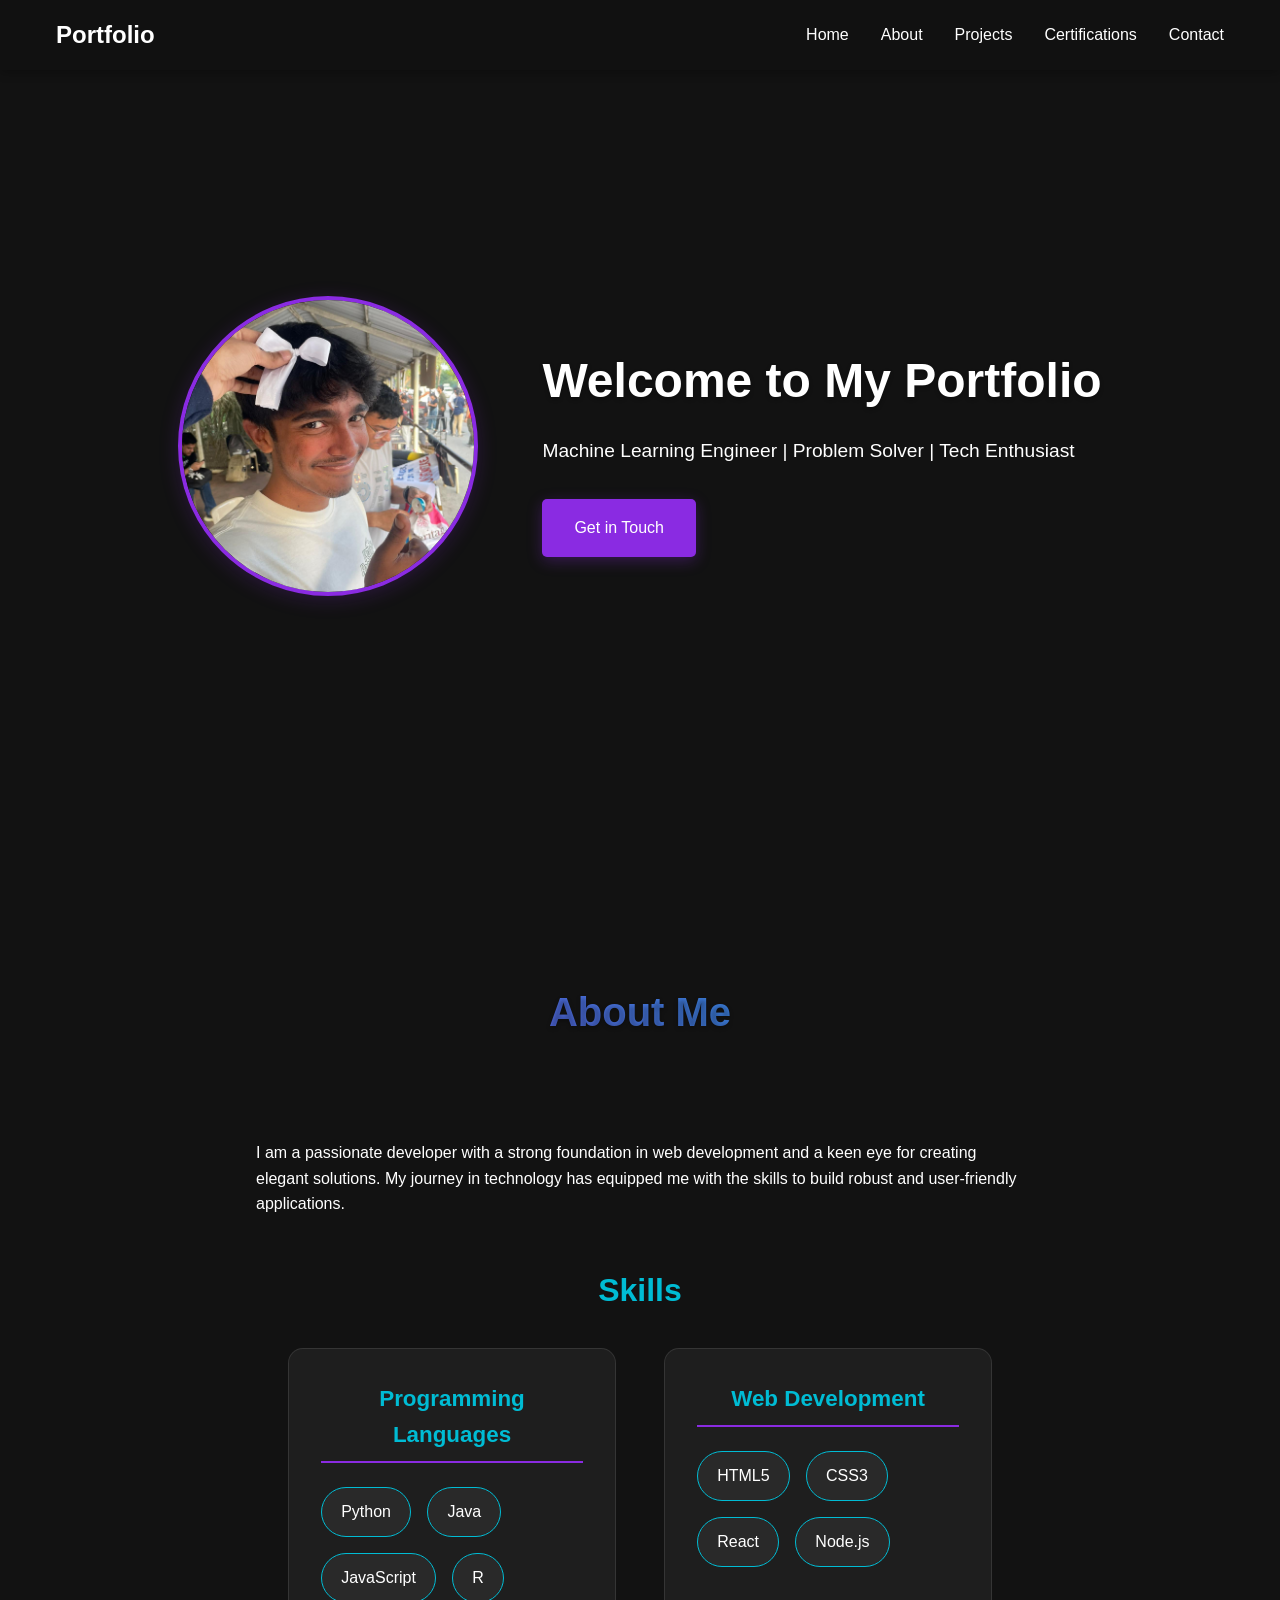
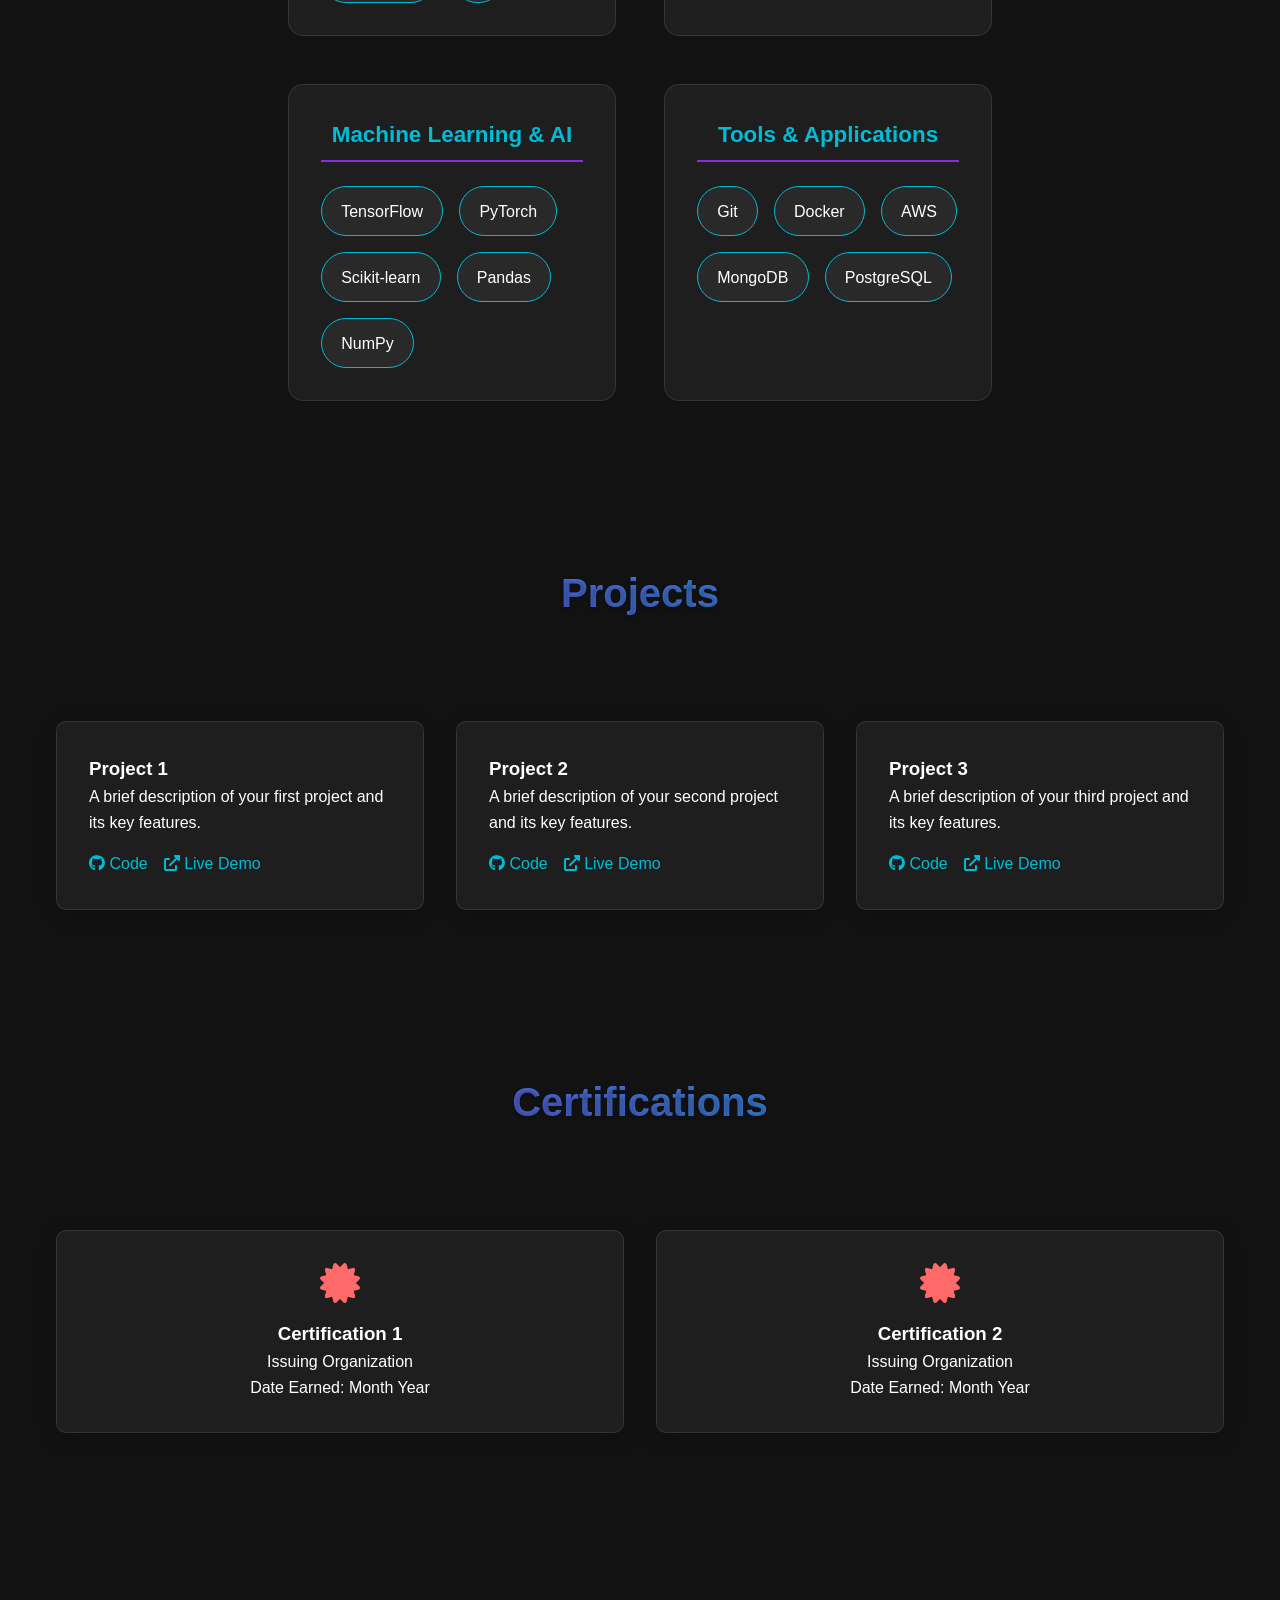
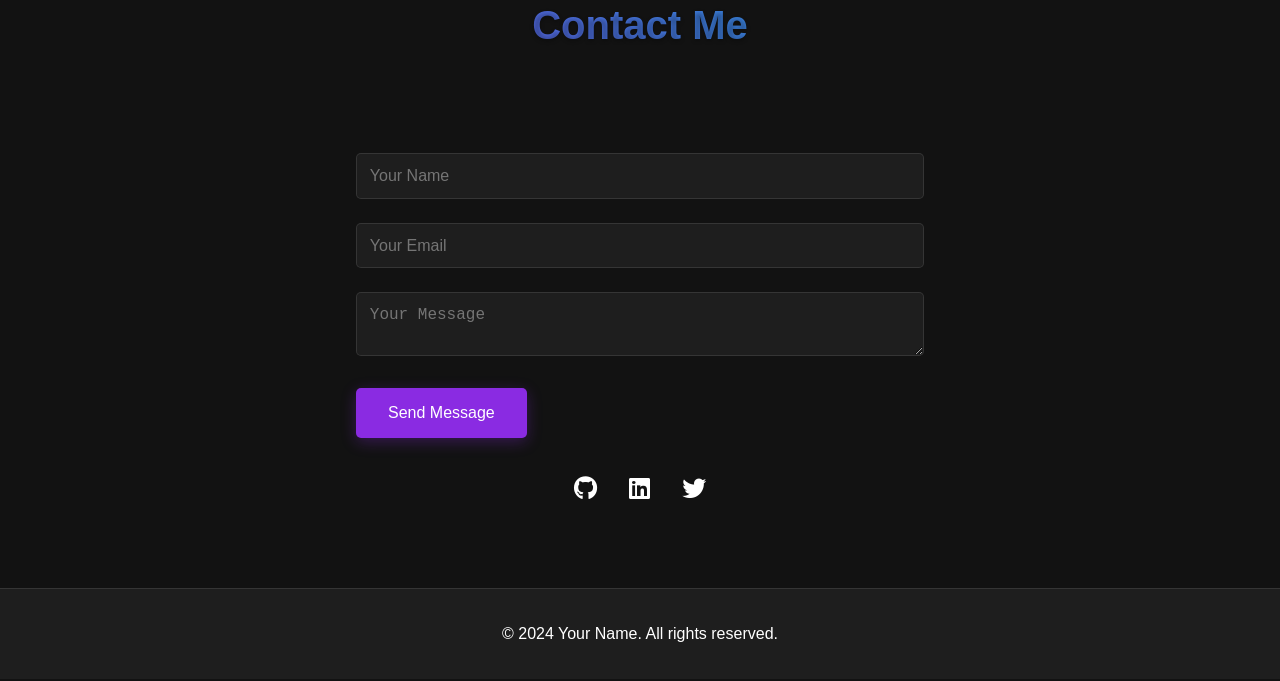
==== index.html @ 120cd662 "Add files via upload" ====
<!DOCTYPE html>
<html lang="en">
<head>
    <meta charset="UTF-8">
    <meta name="viewport" content="width=device-width, initial-scale=1.0">
    <title>My Portfolio</title>
    <link rel="stylesheet" href="styles.css">
    <link rel="stylesheet" href="https://cdnjs.cloudflare.com/ajax/libs/font-awesome/6.0.0/css/all.min.css">
    <script src="script.js" defer></script>
</head>
<body>
    <nav class="navbar">
        <div class="nav-content">
            <div class="logo">Portfolio</div>
            <ul class="nav-links">
                <li><a href="#home">Home</a></li>
                <li><a href="#about">About</a></li>
                <li><a href="#projects">Projects</a></li>
                <li><a href="#certifications">Certifications</a></li>
                <li><a href="#contact">Contact</a></li>
            </ul>
            <div class="hamburger">
                <span></span>
                <span></span>
                <span></span>
            </div>
        </div>
    </nav>

    <section id="home" class="hero">
        <div class="hero-content">
            <div class="profile-container">
                <div class="profile-photo">
                    <!-- Add your profile photo here -->
                    <img src="1000107070.jpg" alt="Your Name" class="profile-img">
                </div>
                <div class="hero-text">
                    <h1>Welcome to My Portfolio</h1>
                    <p>Machine Learning Engineer | Problem Solver | Tech Enthusiast</p>
                    <a href="#contact" class="cta-button">Get in Touch</a>
                </div>
            </div>
        </div>
    </section>

    <section id="about" class="about">
        <div class="section-header">
            <h2>About Me</h2>
        </div>
        <div class="about-content">
            <div class="about-text">
                <p>I am a passionate developer with a strong foundation in web development and a keen eye for creating elegant solutions. My journey in technology has equipped me with the skills to build robust and user-friendly applications.</p>
                <div class="skills">
                    <h3>Skills</h3>
                    <div class="skills-container">
                        <div class="skill-category">
                            <h4>Programming Languages</h4>
                            <div class="skill-tags">
                                <span>Python</span>
                                <span>Java</span>
                                <span>JavaScript</span>
                                <span>R</span>
                            </div>
                        </div>
                        
                        <div class="skill-category">
                            <h4>Web Development</h4>
                            <div class="skill-tags">
                                <span>HTML5</span>
                                <span>CSS3</span>
                                <span>React</span>
                                <span>Node.js</span>
                            </div>
                        </div>

                        <div class="skill-category">
                            <h4>Machine Learning & AI</h4>
                            <div class="skill-tags">
                                <span>TensorFlow</span>
                                <span>PyTorch</span>
                                <span>Scikit-learn</span>
                                <span>Pandas</span>
                                <span>NumPy</span>
                            </div>
                        </div>

                        <div class="skill-category">
                            <h4>Tools & Applications</h4>
                            <div class="skill-tags">
                                <span>Git</span>
                                <span>Docker</span>
                                <span>AWS</span>
                                <span>MongoDB</span>
                                <span>PostgreSQL</span>
                            </div>
                        </div>
                    </div>
                </div>
            </div>
        </div>
    </section>

    <section id="projects" class="projects">
        <div class="section-header">
            <h2>Projects</h2>
        </div>
        <div class="project-grid">
            <div class="project-card">
                <h3>Project 1</h3>
                <p>A brief description of your first project and its key features.</p>
                <div class="project-links">
                    <a href="#" target="_blank"><i class="fab fa-github"></i> Code</a>
                    <a href="#" target="_blank"><i class="fas fa-external-link-alt"></i> Live Demo</a>
                </div>
            </div>
            <div class="project-card">
                <h3>Project 2</h3>
                <p>A brief description of your second project and its key features.</p>
                <div class="project-links">
                    <a href="#" target="_blank"><i class="fab fa-github"></i> Code</a>
                    <a href="#" target="_blank"><i class="fas fa-external-link-alt"></i> Live Demo</a>
                </div>
            </div>
            <div class="project-card">
                <h3>Project 3</h3>
                <p>A brief description of your third project and its key features.</p>
                <div class="project-links">
                    <a href="#" target="_blank"><i class="fab fa-github"></i> Code</a>
                    <a href="#" target="_blank"><i class="fas fa-external-link-alt"></i> Live Demo</a>
                </div>
            </div>
        </div>
    </section>

    <section id="certifications" class="certifications">
        <div class="section-header">
            <h2>Certifications</h2>
        </div>
        <div class="cert-grid">
            <div class="cert-card">
                <i class="fas fa-certificate"></i>
                <h3>Certification 1</h3>
                <p>Issuing Organization</p>
                <p>Date Earned: Month Year</p>
            </div>
            <div class="cert-card">
                <i class="fas fa-certificate"></i>
                <h3>Certification 2</h3>
                <p>Issuing Organization</p>
                <p>Date Earned: Month Year</p>
            </div>
        </div>
    </section>

    <section id="contact" class="contact">
        <div class="section-header">
            <h2>Contact Me</h2>
        </div>
        <div class="contact-content">
            <form id="contact-form">
                <div class="form-group">
                    <input type="text" id="name" name="name" required placeholder="Your Name">
                </div>
                <div class="form-group">
                    <input type="email" id="email" name="email" required placeholder="Your Email">
                </div>
                <div class="form-group">
                    <textarea id="message" name="message" required placeholder="Your Message"></textarea>
                </div>
                <button type="submit" class="submit-btn">Send Message</button>
            </form>
            <div class="social-links">
                <a href="#" target="_blank"><i class="fab fa-github"></i></a>
                <a href="#" target="_blank"><i class="fab fa-linkedin"></i></a>
                <a href="#" target="_blank"><i class="fab fa-twitter"></i></a>
            </div>
        </div>
    </section>

    <footer>
        <p>&copy; 2024 Your Name. All rights reserved.</p>
    </footer>
</body>
</html>
---- styles.css ----
:root {
    --primary-color: #ffffff;
    --secondary-color: #1a1a1a;
    --accent-color: #8a2be2; /* Purple */
    --accent-color-2: #00bcd4; /* Teal */
    --accent-color-3: #ff6b6b; /* Coral */
    --text-color: #ffffff;
    --background-color: #121212;
    --card-background: #1e1e1e;
    --section-padding: 80px 0;
}

* {
    margin: 0;
    padding: 0;
    box-sizing: border-box;
}

html {
    scroll-behavior: smooth;
}

body {
    font-family: 'Segoe UI', Tahoma, Geneva, Verdana, sans-serif;
    line-height: 1.6;
    color: var(--text-color);
    background-color: var(--background-color);
}

/* Navbar Styles */
.navbar {
    position: fixed;
    top: 0;
    width: 100%;
    background-color: rgba(18, 18, 18, 0.95);
    box-shadow: 0 2px 10px rgba(0, 0, 0, 0.3);
    z-index: 1000;
}

.nav-content {
    max-width: 1200px;
    margin: 0 auto;
    padding: 1rem;
    display: flex;
    justify-content: space-between;
    align-items: center;
}

.logo {
    font-size: 1.5rem;
    font-weight: bold;
    color: var(--primary-color);
}

.nav-links {
    display: flex;
    list-style: none;
    gap: 2rem;
}

.nav-links a {
    text-decoration: none;
    color: var(--text-color);
    font-weight: 500;
    transition: color 0.3s ease;
}

.nav-links a:hover {
    color: var(--accent-color);
}

.hamburger {
    display: none;
    flex-direction: column;
    gap: 6px;
    cursor: pointer;
}

.hamburger span {
    width: 25px;
    height: 2px;
    background-color: var(--primary-color);
    transition: 0.3s;
}

/* Hero Section */
.hero {
    height: 100vh;
    display: flex;
    align-items: center;
    justify-content: center;
    text-align: center;
    background-color: var(--background-color);
    padding: 0 1rem;
}

.profile-container {
    display: flex;
    align-items: center;
    gap: 4rem;
    max-width: 1200px;
    margin: 0 auto;
}

.profile-photo {
    flex-shrink: 0;
}

.profile-img {
    width: 300px;
    height: 300px;
    border-radius: 50%;
    object-fit: cover;
    border: 4px solid var(--accent-color);
    box-shadow: 0 4px 20px rgba(138, 43, 226, 0.2);
}

.hero-text {
    text-align: left;
}

.hero-content h1 {
    font-size: 3rem;
    margin-bottom: 1rem;
    color: var(--primary-color);
    text-shadow: 0 2px 4px rgba(0, 0, 0, 0.3);
}

.hero-content p {
    font-size: 1.2rem;
    margin-bottom: 2rem;
    color: var(--text-color);
}

.cta-button {
    display: inline-block;
    padding: 1rem 2rem;
    background-color: var(--accent-color);
    color: white;
    text-decoration: none;
    border-radius: 5px;
    transition: background-color 0.3s ease, transform 0.3s ease;
    box-shadow: 0 4px 15px rgba(138, 43, 226, 0.3);
}

.cta-button:hover {
    background-color: #7b1fa2;
    transform: translateY(-2px);
}

/* Section Styles */
section {
    padding: var(--section-padding);
    background-color: var(--background-color);
}

section h2 {
    text-align: center;
    font-size: 2.5rem;
    margin-bottom: 3rem;
    color: var(--primary-color);
    text-shadow: 0 2px 4px rgba(0, 0, 0, 0.3);
    background: linear-gradient(45deg, var(--accent-color), var(--accent-color-2));
    -webkit-background-clip: text;
    background-clip: text;
    color: transparent;
    display: inline-block;
    width: 100%;
}

.section-header {
    text-align: center;
    width: 100%;
    margin-bottom: 3rem;
}

/* About Section */
.about-content {
    max-width: 800px;
    margin: 0 auto;
    padding: 0 1rem;
}

/* Skills Section */
.skills {
    margin-top: 3rem;
    padding: 0 2rem;
}

.skills h3 {
    font-size: 2rem;
    margin-bottom: 2rem;
    text-align: center;
    color: var(--accent-color-2);
}

.skills-container {
    display: grid;
    grid-template-columns: repeat(2, 1fr);
    gap: 3rem;
    margin-top: 2rem;
    max-width: 1200px;
    margin-left: auto;
    margin-right: auto;
}

.skill-category {
    background-color: var(--card-background);
    padding: 2rem;
    border-radius: 15px;
    border: 1px solid rgba(255, 255, 255, 0.1);
    transition: transform 0.3s ease, box-shadow 0.3s ease;
}

.skill-category:hover {
    transform: translateY(-5px);
    box-shadow: 0 8px 30px rgba(138, 43, 226, 0.2);
    border-color: var(--accent-color);
}

.skill-category h4 {
    color: var(--accent-color-2);
    margin-bottom: 1.5rem;
    font-size: 1.4rem;
    text-align: center;
    padding-bottom: 0.5rem;
    border-bottom: 2px solid var(--accent-color);
}

.skill-tags {
    display: flex;
    flex-wrap: wrap;
    gap: 1rem;
    margin-top: 1.5rem;
}

.skill-tags span {
    padding: 0.7rem 1.2rem;
    background-color: rgba(255, 255, 255, 0.05);
    border-radius: 25px;
    font-size: 1rem;
    color: var(--text-color);
    border: 1px solid var(--accent-color-2);
    transition: all 0.3s ease;
}

.skill-tags span:hover {
    background-color: var(--accent-color);
    transform: translateY(-2px);
    box-shadow: 0 4px 15px rgba(138, 43, 226, 0.3);
}

@media (max-width: 1024px) {
    .skills-container {
        grid-template-columns: 1fr;
        gap: 2rem;
        padding: 0 1rem;
    }
}

@media (max-width: 768px) {
    .skills {
        padding: 0 1rem;
    }
    
    .skill-category {
        padding: 1.5rem;
    }
    
    .skill-tags span {
        padding: 0.5rem 1rem;
        font-size: 0.9rem;
    }
}

/* Projects Section */
.project-grid {
    display: grid;
    grid-template-columns: repeat(auto-fit, minmax(300px, 1fr));
    gap: 2rem;
    max-width: 1200px;
    margin: 0 auto;
    padding: 0 1rem;
}

.project-card {
    background-color: var(--card-background);
    padding: 2rem;
    border-radius: 10px;
    transition: transform 0.3s ease, border-color 0.3s ease;
    border: 1px solid rgba(255, 255, 255, 0.1);
    box-shadow: 0 4px 20px rgba(0, 0, 0, 0.2);
}

.project-card:hover {
    transform: translateY(-5px);
    border-color: var(--accent-color);
}

.project-links {
    margin-top: 1rem;
    display: flex;
    gap: 1rem;
}

.project-links a {
    color: var(--accent-color-2);
    text-decoration: none;
}

.project-links a:hover {
    color: var(--accent-color);
}

/* Certifications Section */
.cert-grid {
    display: grid;
    grid-template-columns: repeat(auto-fit, minmax(250px, 1fr));
    gap: 2rem;
    max-width: 1200px;
    margin: 0 auto;
    padding: 0 1rem;
}

.cert-card {
    text-align: center;
    padding: 2rem;
    background-color: var(--card-background);
    border-radius: 10px;
    border: 1px solid rgba(255, 255, 255, 0.1);
    box-shadow: 0 4px 20px rgba(0, 0, 0, 0.2);
}

.cert-card i {
    font-size: 2.5rem;
    color: var(--accent-color-3);
    margin-bottom: 1rem;
}

/* Contact Section */
.contact-content {
    max-width: 600px;
    margin: 0 auto;
    padding: 0 1rem;
}

.form-group {
    margin-bottom: 1.5rem;
}

input, textarea {
    width: 100%;
    padding: 0.8rem;
    border: 1px solid rgba(255, 255, 255, 0.1);
    border-radius: 5px;
    font-size: 1rem;
    background-color: var(--card-background);
    color: var(--text-color);
}

input:focus, textarea:focus {
    border-color: var(--accent-color);
    outline: none;
}

.submit-btn {
    background-color: var(--accent-color);
    color: white;
    padding: 1rem 2rem;
    border: none;
    border-radius: 5px;
    cursor: pointer;
    font-size: 1rem;
    transition: background-color 0.3s ease, transform 0.3s ease;
    box-shadow: 0 4px 15px rgba(138, 43, 226, 0.3);
}

.submit-btn:hover {
    background-color: #7b1fa2;
    transform: translateY(-2px);
}

.social-links {
    margin-top: 2rem;
    display: flex;
    justify-content: center;
    gap: 2rem;
}

.social-links a {
    color: var(--text-color);
    font-size: 1.5rem;
    transition: color 0.3s ease;
}

.social-links a:hover {
    color: var(--accent-color-2);
}

/* Footer */
footer {
    text-align: center;
    padding: 2rem;
    background-color: var(--card-background);
    border-top: 1px solid rgba(255, 255, 255, 0.1);
}

/* Responsive Design */
@media (max-width: 768px) {
    .nav-links {
        display: none;
    }

    .hamburger {
        display: flex;
    }

    .profile-container {
        flex-direction: column;
        gap: 2rem;
        text-align: center;
    }

    .hero-text {
        text-align: center;
    }

    .profile-img {
        width: 200px;
        height: 200px;
    }

    .hero-content h1 {
        font-size: 2.5rem;
    }

    section {
        padding: 60px 0;
    }

    .project-grid, .cert-grid {
        grid-template-columns: 1fr;
    }

    .skills-container {
        grid-template-columns: 1fr;
    }
}

/* Add subtle hover effects */
.project-card:hover, .cert-card:hover {
    box-shadow: 0 8px 30px rgba(138, 43, 226, 0.2);
}

/* Add glowing effect to profile image on hover */
.profile-img {
    transition: all 0.3s ease;
}

.profile-img:hover {
    box-shadow: 0 0 30px rgba(138, 43, 226, 0.4);
    transform: scale(1.02);
}
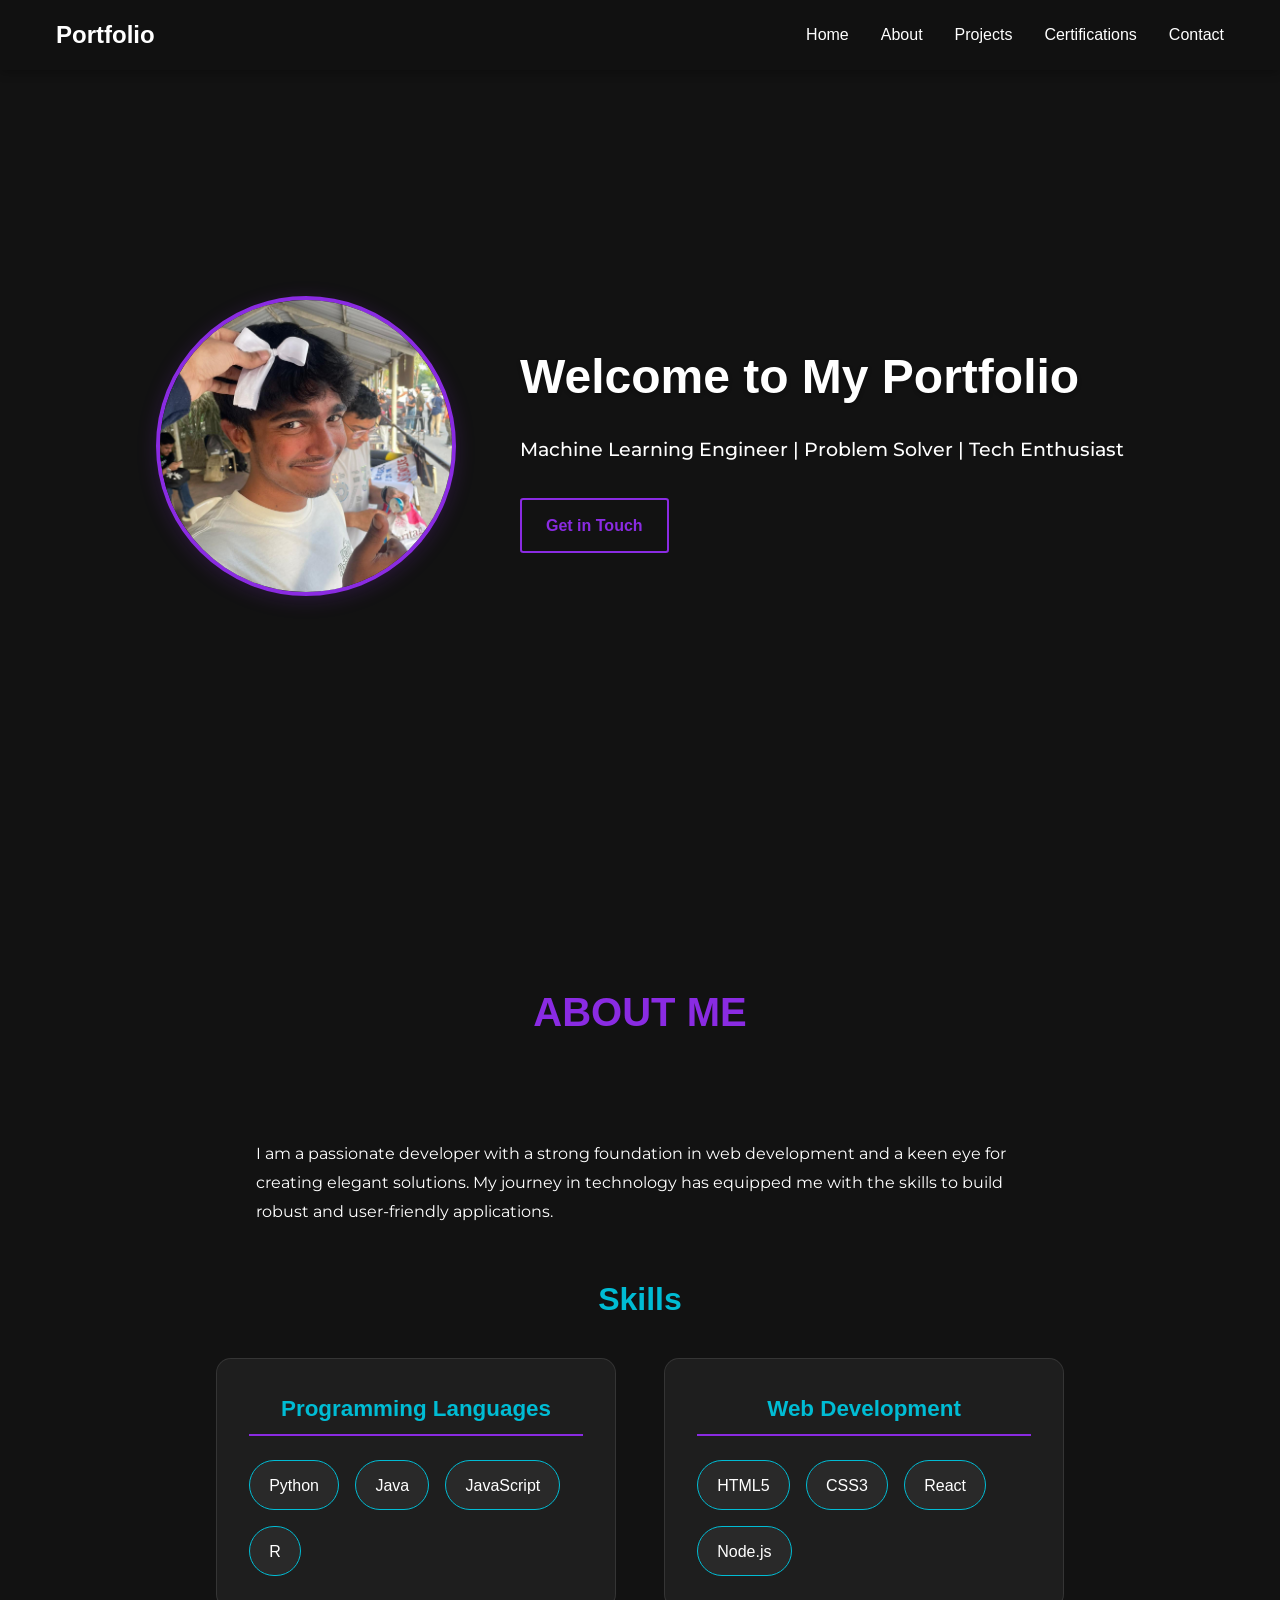
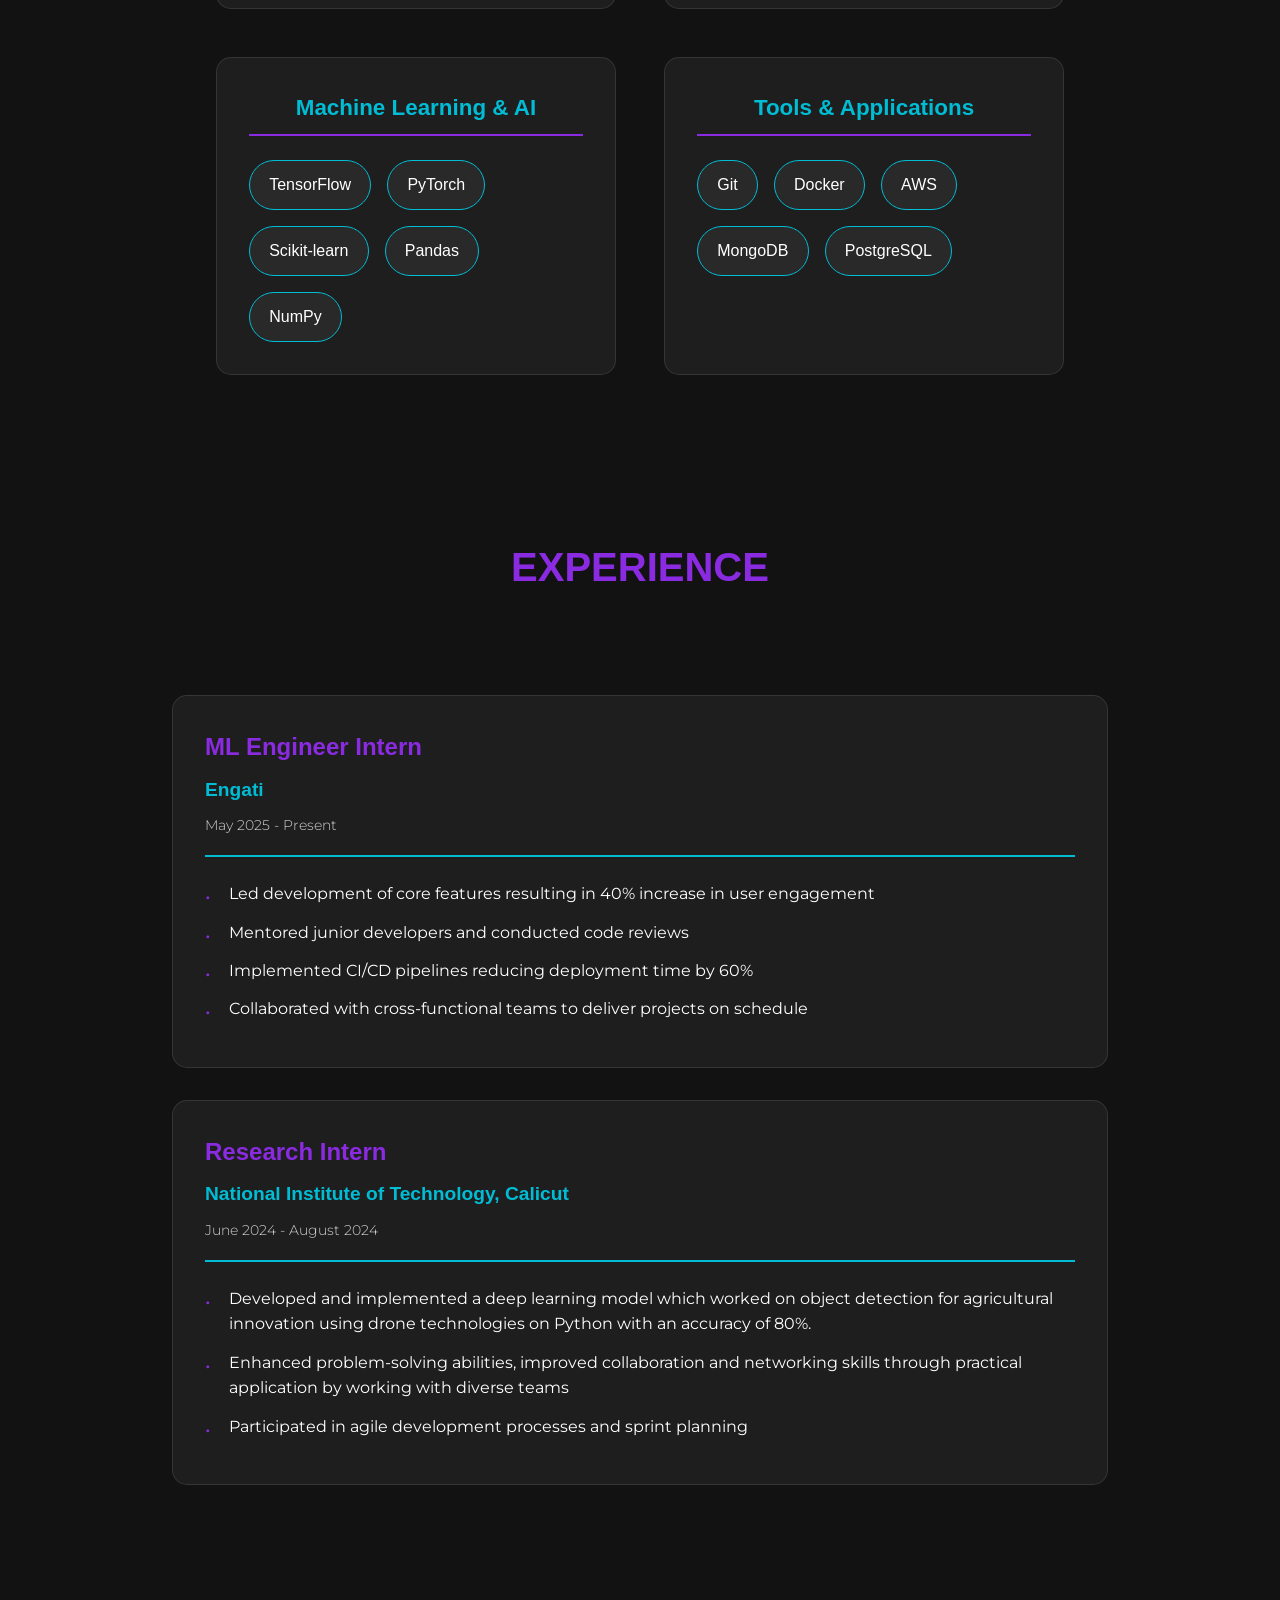
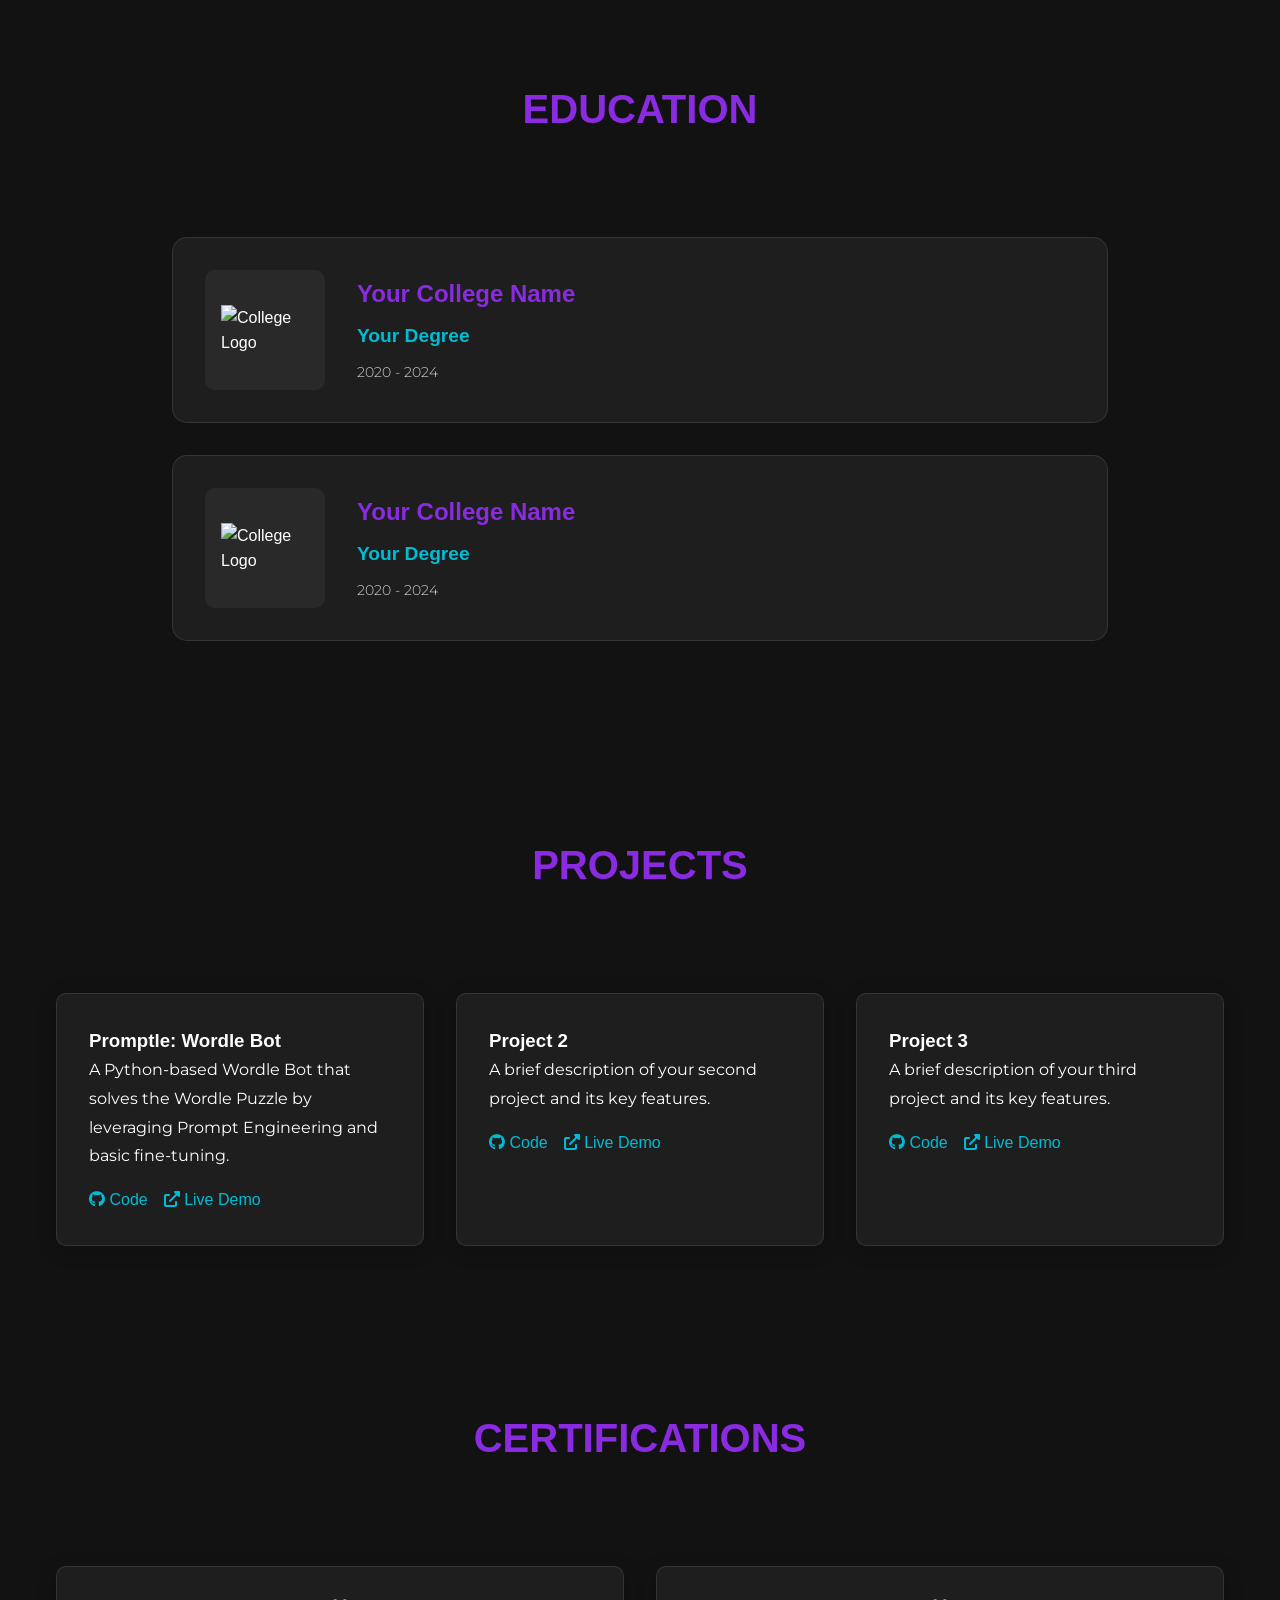
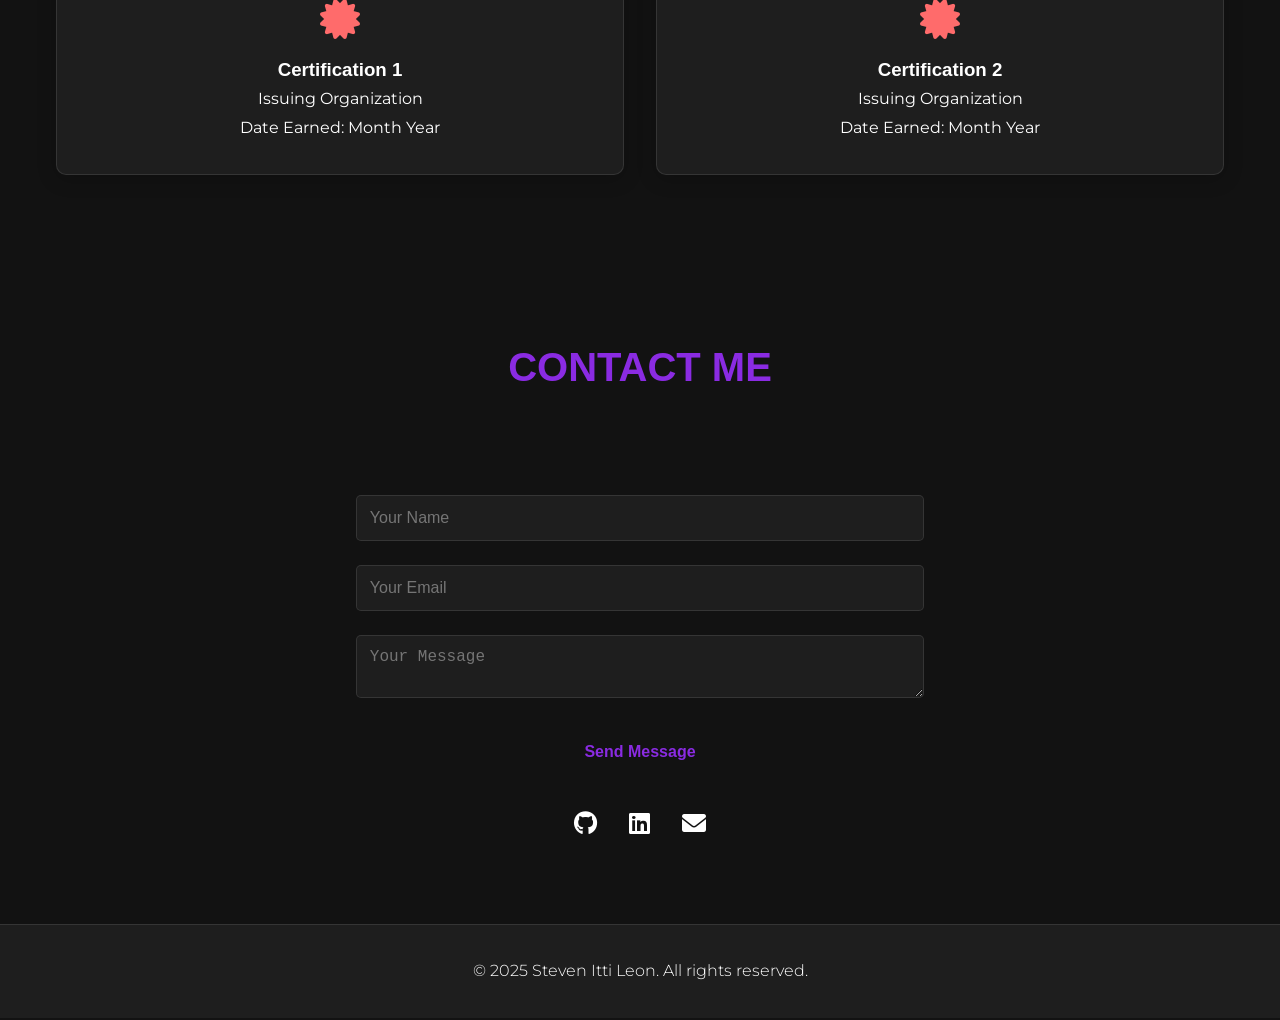
==== commit 3b69b065: "Add files via upload" ====
--- a/index.html
+++ b/index.html
@@ -4,6 +4,9 @@
     <meta charset="UTF-8">
     <meta name="viewport" content="width=device-width, initial-scale=1.0">
     <title>My Portfolio</title>
+    <link rel="preconnect" href="https://fonts.googleapis.com">
+    <link rel="preconnect" href="https://fonts.gstatic.com" crossorigin>
+    <link href="https://fonts.googleapis.com/css2?family=Montserrat:wght@300;400;500;600;700&display=swap" rel="stylesheet">
     <link rel="stylesheet" href="styles.css">
     <link rel="stylesheet" href="https://cdnjs.cloudflare.com/ajax/libs/font-awesome/6.0.0/css/all.min.css">
     <script src="script.js" defer></script>
@@ -37,7 +40,7 @@
                 <div class="hero-text">
                     <h1>Welcome to My Portfolio</h1>
                     <p>Machine Learning Engineer | Problem Solver | Tech Enthusiast</p>
-                    <a href="#contact" class="cta-button">Get in Touch</a>
+                    <a href="#contact" class="cta-button"><span class="text">Get in Touch</span></a>
                 </div>
             </div>
         </div>
@@ -100,14 +103,84 @@
         </div>
     </section>
 
+    <section id="experience" class="experience">
+        <div class="section-header">
+            <h2>Experience</h2>
+        </div>
+        <div class="experience-container">
+            <div class="experience-card">
+                <div class="experience-header">
+                    <h3>ML Engineer Intern</h3>
+                    <h4>Engati</h4>
+                    <p class="duration">May 2025 - Present</p>
+                </div>
+                <div class="experience-content">
+                    <ul>
+                        <li>Led development of core features resulting in 40% increase in user engagement</li>
+                        <li>Mentored junior developers and conducted code reviews</li>
+                        <li>Implemented CI/CD pipelines reducing deployment time by 60%</li>
+                        <li>Collaborated with cross-functional teams to deliver projects on schedule</li>
+                    </ul>
+                </div>
+            </div>
+
+            <div class="experience-card">
+                <div class="experience-header">
+                    <h3>Research Intern</h3>
+                    <h4>National Institute of Technology, Calicut</h4>
+                    <p class="duration">June 2024 - August 2024</p>
+                </div>
+                <div class="experience-content">
+                    <ul>
+                        <li>Developed and implemented a deep learning model which worked on object detection for agricultural innovation using drone technologies on Python with an accuracy of 80%.</li>
+                        <li>Enhanced problem-solving abilities, improved collaboration and networking skills through practical application by working with diverse teams</li>
+                        <li>Participated in agile development processes and sprint planning</li>
+                    </ul>
+                </div>
+            </div>
+
+        </div>
+    </section>
+
+    <!-- Education Section -->
+    <section id="education">
+        <div class="section-header">
+            <h2>Education</h2>
+        </div>
+        <div class="education-container">
+            <div class="education-card">
+                <div class="education-logo">
+                    <img src="path/to/your/college-logo.png" alt="College Logo">
+                </div>
+                <div class="education-info">
+                    <h3>Your College Name</h3>
+                    <h4>Your Degree</h4>
+                    <p class="duration">2020 - 2024</p>
+                </div>
+            </div>
+        </div>
+        <div class="education-container">
+            <div class="education-card">
+                <div class="education-logo">
+                    <img src="path/to/your/college-logo.png" alt="College Logo">
+                </div>
+                <div class="education-info">
+                    <h3>Your College Name</h3>
+                    <h4>Your Degree</h4>
+                    <p class="duration">2020 - 2024</p>
+                </div>
+            </div>
+        </div>
+    </section>
+
     <section id="projects" class="projects">
         <div class="section-header">
             <h2>Projects</h2>
         </div>
         <div class="project-grid">
             <div class="project-card">
-                <h3>Project 1</h3>
-                <p>A brief description of your first project and its key features.</p>
+                <h3>Promptle: Wordle Bot</h3>
+                <p>A Python-based Wordle Bot that solves the Wordle Puzzle by leveraging Prompt Engineering and basic fine-tuning.</p>
                 <div class="project-links">
                     <a href="#" target="_blank"><i class="fab fa-github"></i> Code</a>
                     <a href="#" target="_blank"><i class="fas fa-external-link-alt"></i> Live Demo</a>
@@ -167,18 +240,18 @@
                 <div class="form-group">
                     <textarea id="message" name="message" required placeholder="Your Message"></textarea>
                 </div>
-                <button type="submit" class="submit-btn">Send Message</button>
+                <button type="submit" class="submit-btn"><span class="text">Send Message</span></button>
             </form>
             <div class="social-links">
-                <a href="#" target="_blank"><i class="fab fa-github"></i></a>
-                <a href="#" target="_blank"><i class="fab fa-linkedin"></i></a>
-                <a href="#" target="_blank"><i class="fab fa-twitter"></i></a>
+                <a href="https://github.com/stevenittileon" target="_blank"><i class="fab fa-github"></i></a>
+                <a href="https://www.linkedin.com/in/steven-itti-leon/" target="_blank"><i class="fab fa-linkedin"></i></a>
+                <a href="mailto:your.email@gmail.com" target="_blank"><i class="fas fa-envelope"></i></a>
             </div>
         </div>
     </section>
 
     <footer>
-        <p>&copy; 2024 Your Name. All rights reserved.</p>
+        <p>&copy; 2025 Steven Itti Leon. All rights reserved.</p>
     </footer>
 </body>
 </html> 
--- a/styles.css
+++ b/styles.css
@@ -27,6 +27,12 @@
     background-color: var(--background-color);
 }
 
+p {
+    font-family: 'Montserrat', sans-serif;
+    font-weight: 400;
+    line-height: 1.8;
+}
+
 /* Navbar Styles */
 .navbar {
     position: fixed;
@@ -130,22 +136,77 @@
     font-size: 1.2rem;
     margin-bottom: 2rem;
     color: var(--text-color);
-}
-
+    font-weight: 500;
+}
+
+/* Button Styles */
+.cta-button, .submit-btn {
+    --c1: #121212;
+    --c2: #8a2be2;
+    --size-letter: 16px;
+    padding: 0.8em 1.5em;
+    font-size: var(--size-letter);
+    font-weight: 700;
+    text-decoration: none;
+    display: inline-block;
+
+    background-color: transparent;
+    border: calc(var(--size-letter) / 6) solid var(--c2);
+    border-radius: 0.2em;
+    cursor: pointer;
+
+    overflow: hidden;
+    position: relative;
+    transition: 300ms cubic-bezier(0.83, 0, 0.17, 1);
+}
+
+.cta-button .text, .submit-btn .text {
+    font-weight: 700;
+    color: var(--c2);
+    position: relative;
+    z-index: 1;
+    transition: color 700ms cubic-bezier(0.83, 0, 0.17, 1);
+}
+
+.cta-button::after, .submit-btn::after {
+    content: "";
+    width: 0;
+    height: calc(300% + 1em);
+    position: absolute;
+    translate: -50% -50%;
+    inset: 50%;
+    rotate: 30deg;
+    background-color: var(--c2);
+    transition: 1000ms cubic-bezier(0.83, 0, 0.17, 1);
+}
+
+.cta-button:hover, .submit-btn:hover {
+    text-decoration: none;
+}
+
+.cta-button:hover .text, .submit-btn:hover .text {
+    color: var(--c1);
+}
+
+.cta-button:hover::after, .submit-btn:hover::after {
+    width: calc(120% + 1em);
+}
+
+.cta-button:active, .submit-btn:active {
+    scale: 0.98;
+    filter: brightness(0.9);
+}
+
+/* Update the HTML button text to use span */
 .cta-button {
-    display: inline-block;
-    padding: 1rem 2rem;
-    background-color: var(--accent-color);
-    color: white;
-    text-decoration: none;
-    border-radius: 5px;
-    transition: background-color 0.3s ease, transform 0.3s ease;
-    box-shadow: 0 4px 15px rgba(138, 43, 226, 0.3);
-}
-
-.cta-button:hover {
-    background-color: #7b1fa2;
-    transform: translateY(-2px);
+    color: var(--c2);
+}
+
+.submit-btn {
+    color: var(--c2);
+    border: none;
+    background: none;
+    width: 100%;
 }
 
 /* Section Styles */
@@ -155,17 +216,45 @@
 }
 
 section h2 {
-    text-align: center;
     font-size: 2.5rem;
+    color: var(--accent-color);
+    font-family: inherit;
+    font-weight: 800;
+    cursor: pointer;
+    position: relative;
+    border: none;
+    background: none;
+    text-transform: uppercase;
+    transition-timing-function: cubic-bezier(0.25, 0.8, 0.25, 1);
+    transition-duration: 400ms;
+    transition-property: color;
+    display: inline-block;
     margin-bottom: 3rem;
-    color: var(--primary-color);
-    text-shadow: 0 2px 4px rgba(0, 0, 0, 0.3);
-    background: linear-gradient(45deg, var(--accent-color), var(--accent-color-2));
-    -webkit-background-clip: text;
-    background-clip: text;
-    color: transparent;
-    display: inline-block;
+}
+
+section h2:focus,
+section h2:hover {
+    color: var(--accent-color-2);
+}
+
+section h2:focus:after,
+section h2:hover:after {
     width: 100%;
+    left: 0%;
+}
+
+section h2:after {
+    content: "";
+    pointer-events: none;
+    bottom: -2px;
+    left: 50%;
+    position: absolute;
+    width: 0%;
+    height: 2px;
+    background-color: var(--accent-color-2);
+    transition-timing-function: cubic-bezier(0.25, 0.8, 0.25, 1);
+    transition-duration: 400ms;
+    transition-property: width, left;
 }
 
 .section-header {
@@ -196,12 +285,13 @@
 
 .skills-container {
     display: grid;
-    grid-template-columns: repeat(2, 1fr);
+    grid-template-columns: repeat(2, minmax(400px, 1fr));
     gap: 3rem;
     margin-top: 2rem;
     max-width: 1200px;
     margin-left: auto;
     margin-right: auto;
+    justify-content: center;
 }
 
 .skill-category {
@@ -210,6 +300,9 @@
     border-radius: 15px;
     border: 1px solid rgba(255, 255, 255, 0.1);
     transition: transform 0.3s ease, box-shadow 0.3s ease;
+    width: 100%;
+    max-width: 500px;
+    margin: 0 auto;
 }
 
 .skill-category:hover {
@@ -363,23 +456,6 @@
     outline: none;
 }
 
-.submit-btn {
-    background-color: var(--accent-color);
-    color: white;
-    padding: 1rem 2rem;
-    border: none;
-    border-radius: 5px;
-    cursor: pointer;
-    font-size: 1rem;
-    transition: background-color 0.3s ease, transform 0.3s ease;
-    box-shadow: 0 4px 15px rgba(138, 43, 226, 0.3);
-}
-
-.submit-btn:hover {
-    background-color: #7b1fa2;
-    transform: translateY(-2px);
-}
-
 .social-links {
     margin-top: 2rem;
     display: flex;
@@ -405,6 +481,11 @@
     border-top: 1px solid rgba(255, 255, 255, 0.1);
 }
 
+footer p {
+    font-family: 'Montserrat', sans-serif;
+    font-weight: 300;
+}
+
 /* Responsive Design */
 @media (max-width: 768px) {
     .nav-links {
@@ -460,4 +541,191 @@
 .profile-img:hover {
     box-shadow: 0 0 30px rgba(138, 43, 226, 0.4);
     transform: scale(1.02);
+}
+
+/* Experience Section */
+.experience {
+    padding: var(--section-padding);
+    background-color: var(--background-color);
+}
+
+.experience-container {
+    max-width: 1000px;
+    margin: 0 auto;
+    padding: 0 2rem;
+}
+
+.experience-card {
+    background-color: var(--card-background);
+    border-radius: 15px;
+    padding: 2rem;
+    margin-bottom: 2rem;
+    border: 1px solid rgba(255, 255, 255, 0.1);
+    transition: transform 0.3s ease, box-shadow 0.3s ease;
+}
+
+.experience-card:hover {
+    transform: translateY(-5px);
+    box-shadow: 0 8px 30px rgba(138, 43, 226, 0.2);
+    border-color: var(--accent-color);
+}
+
+.experience-header {
+    margin-bottom: 1.5rem;
+    padding-bottom: 1rem;
+    border-bottom: 2px solid var(--accent-color-2);
+}
+
+.experience-header h3 {
+    color: var(--accent-color);
+    font-size: 1.5rem;
+    margin-bottom: 0.5rem;
+}
+
+.experience-header h4 {
+    color: var(--accent-color-2);
+    font-size: 1.2rem;
+    margin-bottom: 0.5rem;
+}
+
+.experience-header .duration {
+    font-family: 'Montserrat', sans-serif;
+    color: var(--text-color);
+    opacity: 0.8;
+    font-size: 0.9rem;
+    font-weight: 300;
+}
+
+.experience-content ul {
+    list-style: none;
+    padding: 0;
+}
+
+.experience-content li {
+    font-family: 'Montserrat', sans-serif;
+    color: var(--text-color);
+    margin-bottom: 0.8rem;
+    padding-left: 1.5rem;
+    position: relative;
+    line-height: 1.6;
+    font-weight: 400;
+}
+
+.experience-content li::before {
+    content: "•";
+    color: var(--accent-color);
+    position: absolute;
+    left: 0;
+    font-size: 1.2rem;
+}
+
+@media (max-width: 768px) {
+    .experience-container {
+        padding: 0 1rem;
+    }
+
+    .experience-card {
+        padding: 1.5rem;
+    }
+
+    .experience-header h3 {
+        font-size: 1.3rem;
+    }
+
+    .experience-header h4 {
+        font-size: 1.1rem;
+    }
+}
+
+/* Education Section */
+.education-container {
+    max-width: 1000px;
+    margin: 0 auto;
+    padding: 0 2rem;
+}
+
+.education-card {
+    background-color: var(--card-background);
+    border-radius: 15px;
+    padding: 2rem;
+    margin-bottom: 2rem;
+    border: 1px solid rgba(255, 255, 255, 0.1);
+    transition: transform 0.3s ease, box-shadow 0.3s ease;
+    display: flex;
+    align-items: center;
+    gap: 2rem;
+}
+
+.education-card:hover {
+    transform: translateY(-5px);
+    box-shadow: 0 8px 30px rgba(138, 43, 226, 0.2);
+    border-color: var(--accent-color);
+}
+
+.education-logo {
+    flex-shrink: 0;
+    width: 120px;
+    height: 120px;
+    display: flex;
+    align-items: center;
+    justify-content: center;
+    background-color: rgba(255, 255, 255, 0.05);
+    border-radius: 10px;
+    padding: 1rem;
+}
+
+.education-logo img {
+    max-width: 100%;
+    max-height: 100%;
+    object-fit: contain;
+}
+
+.education-info {
+    flex-grow: 1;
+}
+
+.education-info h3 {
+    color: var(--accent-color);
+    font-size: 1.5rem;
+    margin-bottom: 0.5rem;
+}
+
+.education-info h4 {
+    color: var(--accent-color-2);
+    font-size: 1.2rem;
+    margin-bottom: 0.5rem;
+}
+
+.education-info .duration {
+    font-family: 'Montserrat', sans-serif;
+    color: var(--text-color);
+    opacity: 0.8;
+    font-size: 0.9rem;
+    font-weight: 300;
+}
+
+@media (max-width: 768px) {
+    .education-container {
+        padding: 0 1rem;
+    }
+
+    .education-card {
+        padding: 1.5rem;
+        flex-direction: column;
+        text-align: center;
+        gap: 1.5rem;
+    }
+
+    .education-logo {
+        width: 100px;
+        height: 100px;
+    }
+
+    .education-info h3 {
+        font-size: 1.3rem;
+    }
+
+    .education-info h4 {
+        font-size: 1.1rem;
+    }
 } 
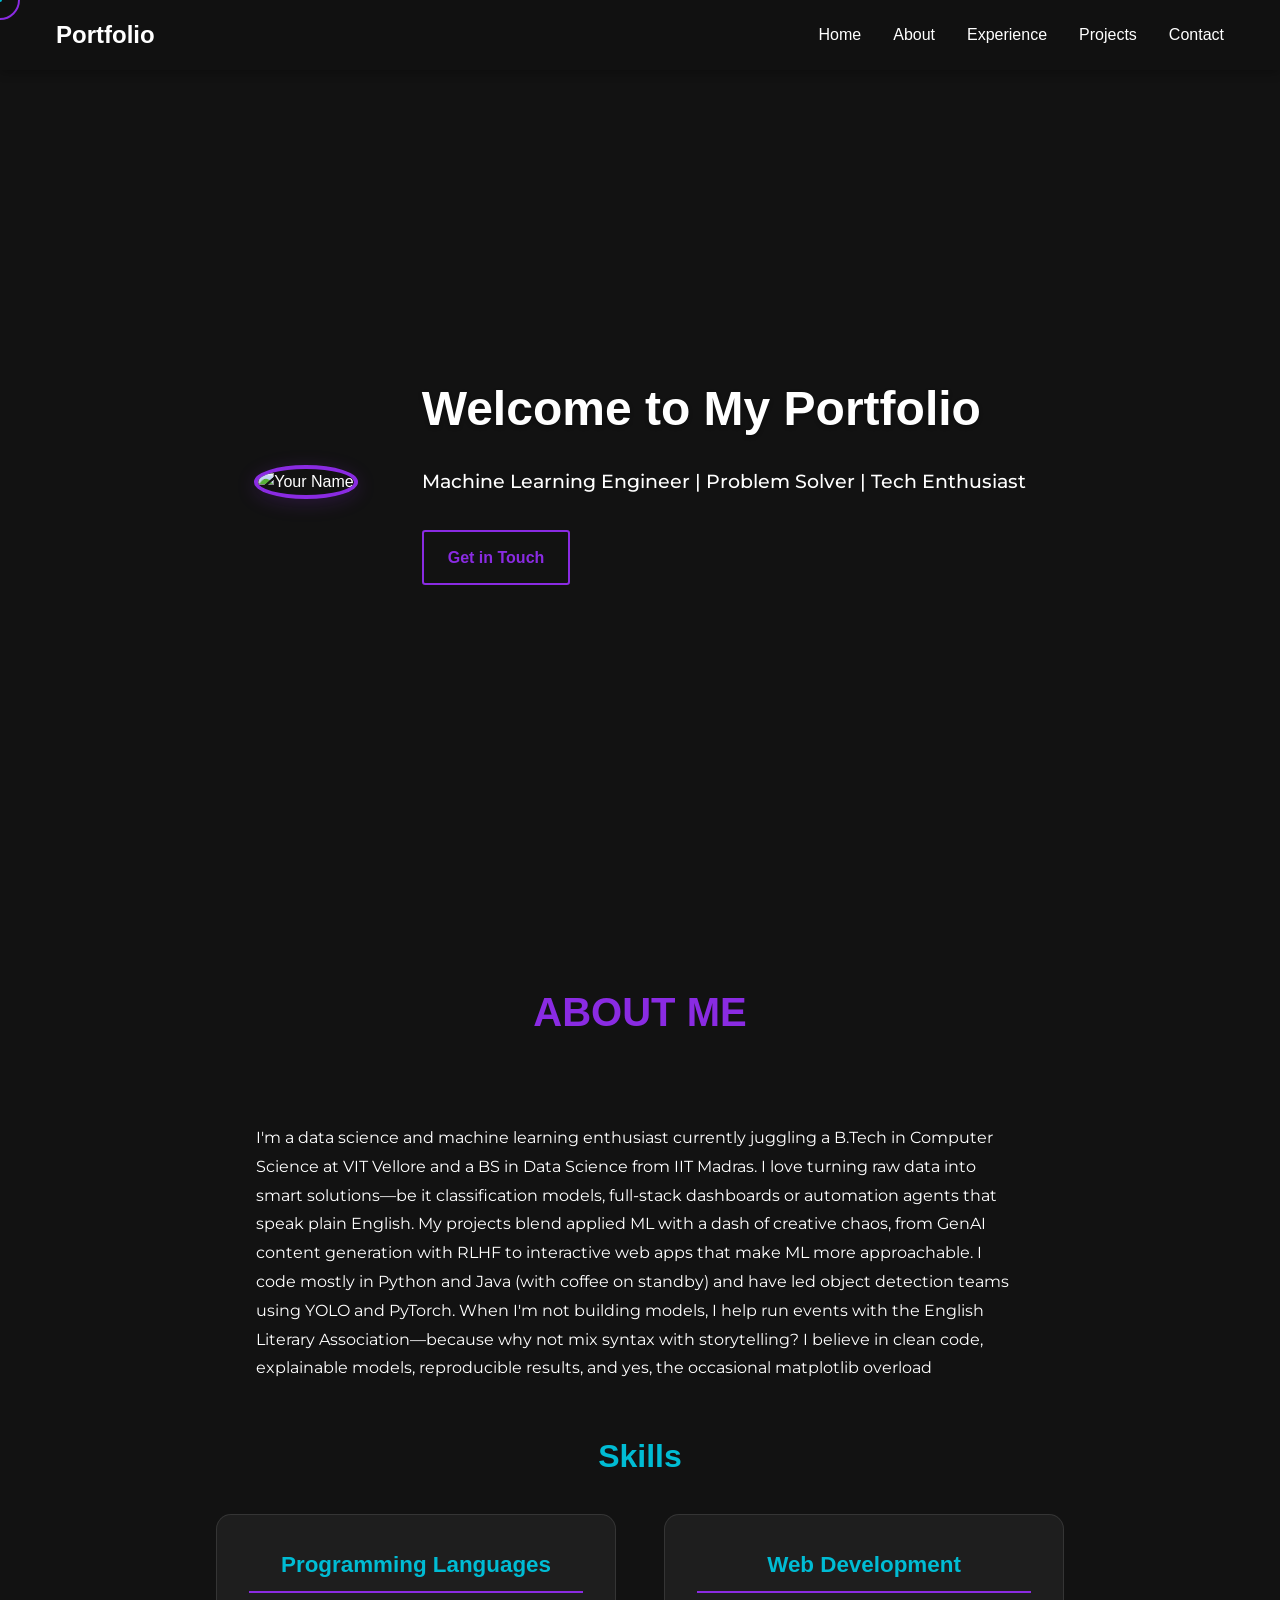
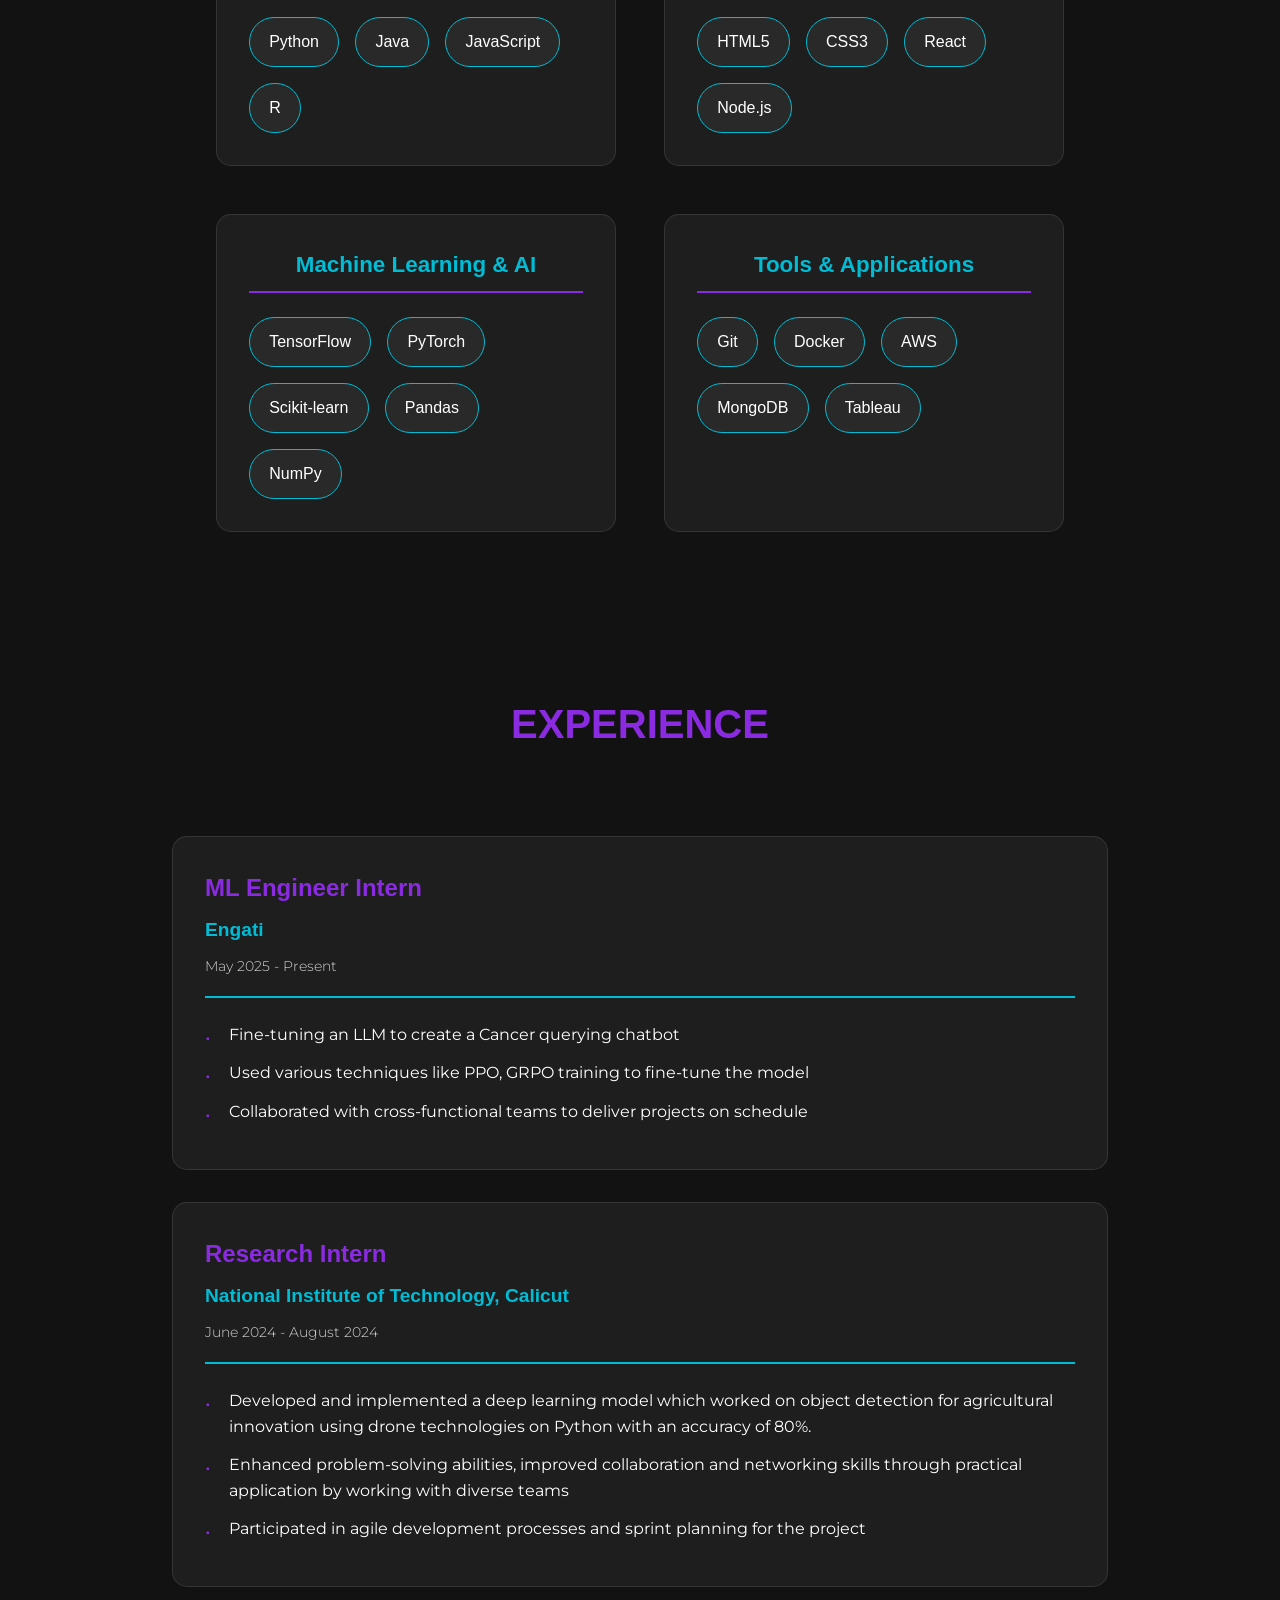
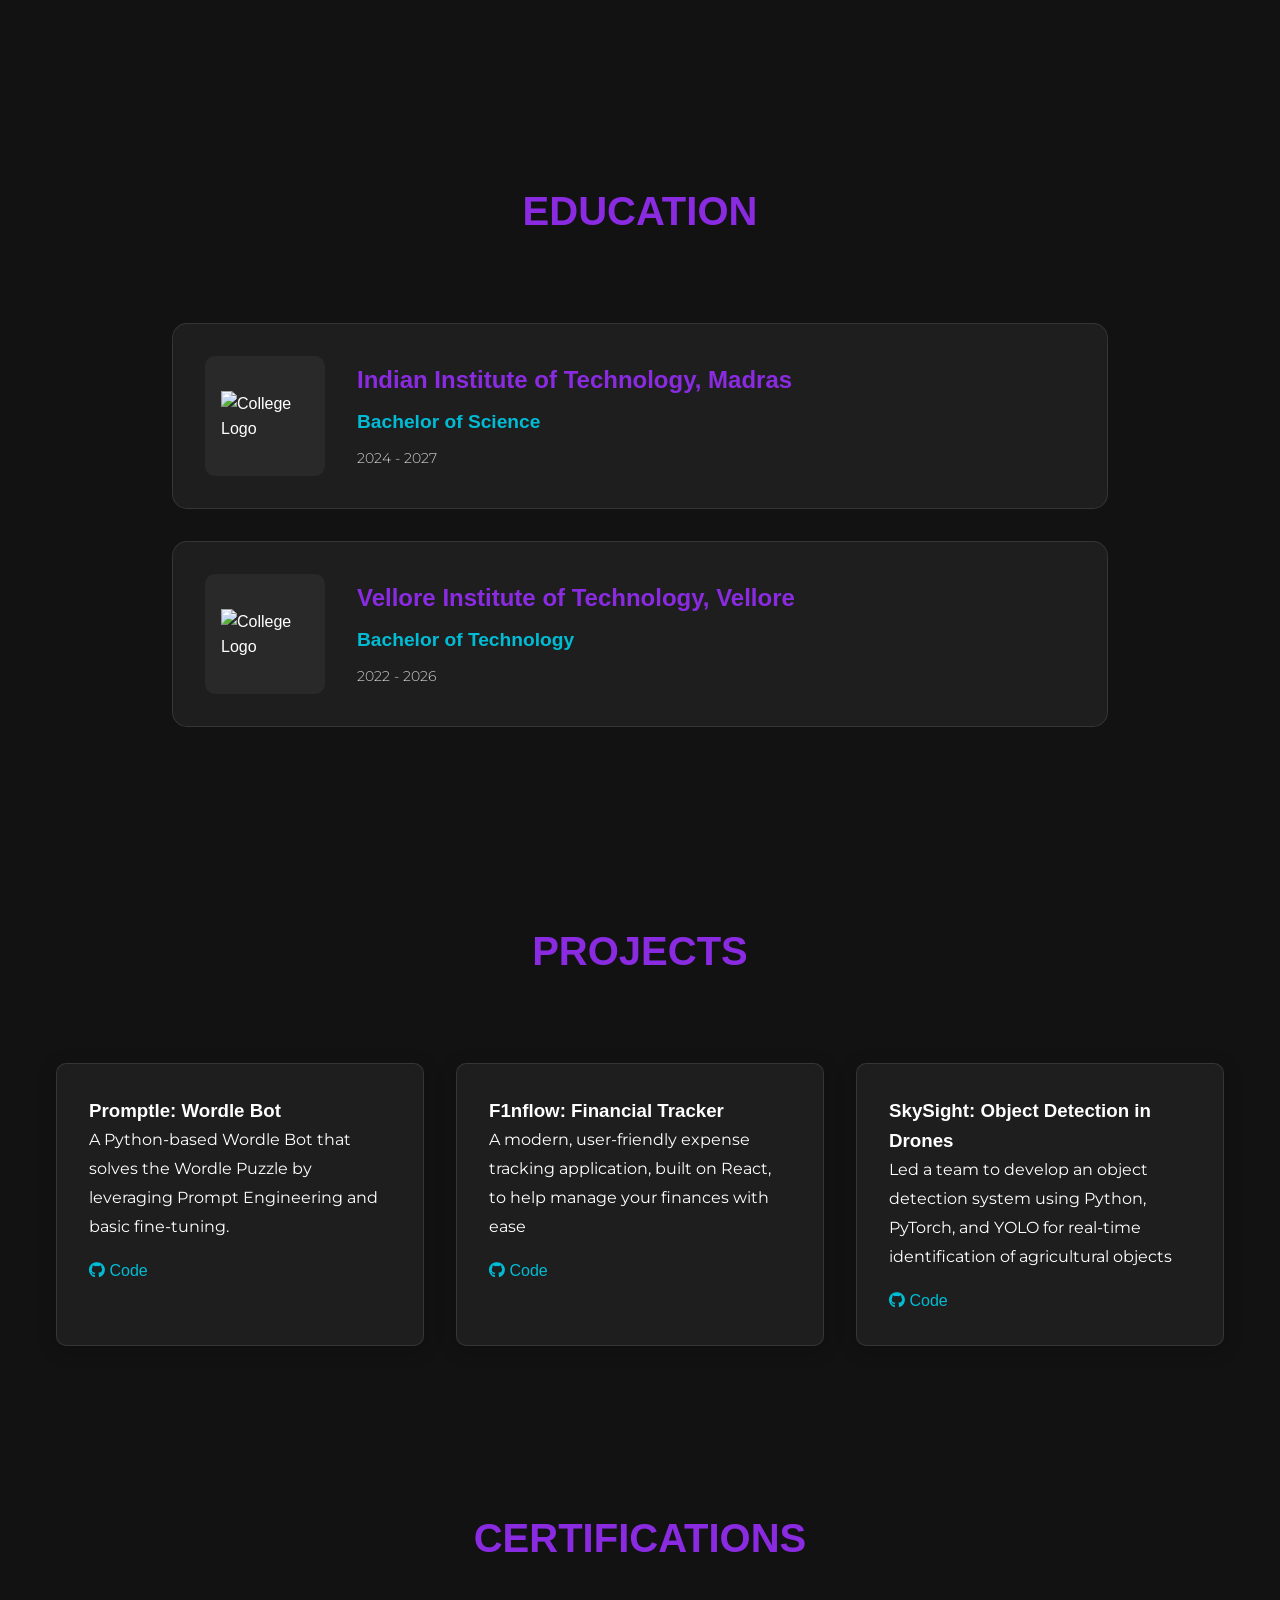
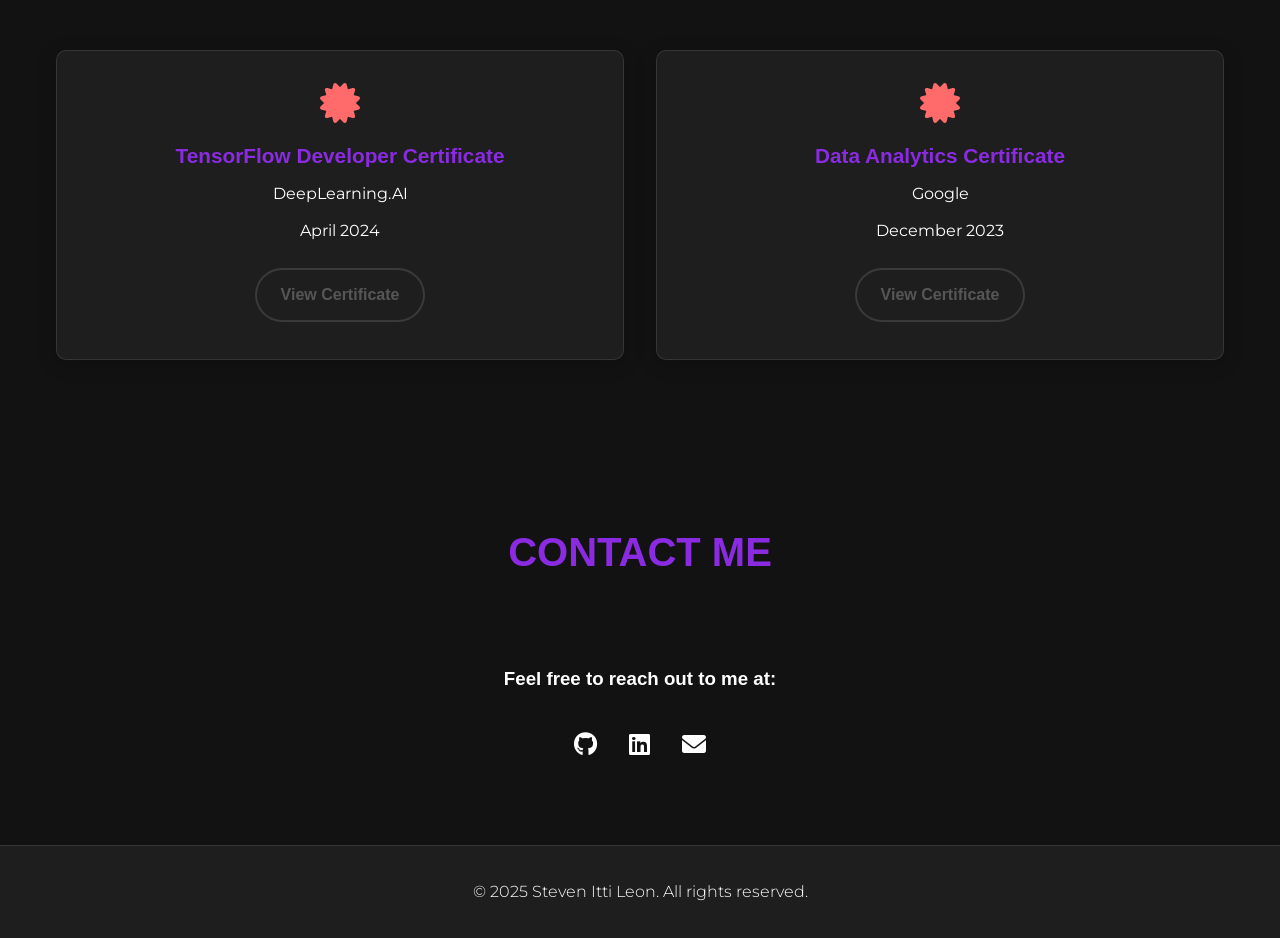
==== commit d8d27e68: "Add files via upload" ====
--- a/index.html
+++ b/index.html
@@ -4,6 +4,13 @@
     <meta charset="UTF-8">
     <meta name="viewport" content="width=device-width, initial-scale=1.0">
     <title>My Portfolio</title>
+    <link rel="apple-touch-icon" sizes="180x180" href="favicon/apple-touch-icon.png">
+    <link rel="icon" type="image/png" sizes="32x32" href="favicon/favicon-32x32.png">
+    <link rel="icon" type="image/png" sizes="16x16" href="favicon/favicon-16x16.png">
+    <link rel="manifest" href="favicon/site.webmanifest">
+    <link rel="mask-icon" href="favicon/safari-pinned-tab.svg" color="#8a2be2">
+    <meta name="msapplication-TileColor" content="#121212">
+    <meta name="theme-color" content="#121212">
     <link rel="preconnect" href="https://fonts.googleapis.com">
     <link rel="preconnect" href="https://fonts.gstatic.com" crossorigin>
     <link href="https://fonts.googleapis.com/css2?family=Montserrat:wght@300;400;500;600;700&display=swap" rel="stylesheet">
@@ -12,14 +19,16 @@
     <script src="script.js" defer></script>
 </head>
 <body>
+    <div class="cursor"></div>
+    <div class="cursor-follower"></div>
     <nav class="navbar">
         <div class="nav-content">
             <div class="logo">Portfolio</div>
             <ul class="nav-links">
                 <li><a href="#home">Home</a></li>
                 <li><a href="#about">About</a></li>
+                <li><a href="#experience">Experience</a></li>
                 <li><a href="#projects">Projects</a></li>
-                <li><a href="#certifications">Certifications</a></li>
                 <li><a href="#contact">Contact</a></li>
             </ul>
             <div class="hamburger">
@@ -34,8 +43,7 @@
         <div class="hero-content">
             <div class="profile-container">
                 <div class="profile-photo">
-                    <!-- Add your profile photo here -->
-                    <img src="1000107070.jpg" alt="Your Name" class="profile-img">
+                    <img src="/Users/stevenmac/Desktop/port/images/image.jpeg" alt="Your Name" class="profile-img">
                 </div>
                 <div class="hero-text">
                     <h1>Welcome to My Portfolio</h1>
@@ -52,7 +60,7 @@
         </div>
         <div class="about-content">
             <div class="about-text">
-                <p>I am a passionate developer with a strong foundation in web development and a keen eye for creating elegant solutions. My journey in technology has equipped me with the skills to build robust and user-friendly applications.</p>
+                <p>I'm a data science and machine learning enthusiast currently juggling a B.Tech in Computer Science at VIT Vellore and a BS in Data Science from IIT Madras. I love turning raw data into smart solutions—be it classification models, full-stack dashboards or automation agents that speak plain English. My projects blend applied ML with a dash of creative chaos, from GenAI content generation with RLHF to interactive web apps that make ML more approachable. I code mostly in Python and Java (with coffee on standby) and have led object detection teams using YOLO and PyTorch. When I'm not building models, I help run events with the English Literary Association—because why not mix syntax with storytelling? I believe in clean code, explainable models, reproducible results, and yes, the occasional matplotlib overload</p>
                 <div class="skills">
                     <h3>Skills</h3>
                     <div class="skills-container">
@@ -94,7 +102,7 @@
                                 <span>Docker</span>
                                 <span>AWS</span>
                                 <span>MongoDB</span>
-                                <span>PostgreSQL</span>
+                                <span>Tableau</span>
                             </div>
                         </div>
                     </div>
@@ -116,9 +124,8 @@
                 </div>
                 <div class="experience-content">
                     <ul>
-                        <li>Led development of core features resulting in 40% increase in user engagement</li>
-                        <li>Mentored junior developers and conducted code reviews</li>
-                        <li>Implemented CI/CD pipelines reducing deployment time by 60%</li>
+                        <li>Fine-tuning an LLM to create a Cancer querying chatbot</li>
+                        <li>Used various techniques like PPO, GRPO training to fine-tune the model</li>
                         <li>Collaborated with cross-functional teams to deliver projects on schedule</li>
                     </ul>
                 </div>
@@ -134,7 +141,7 @@
                     <ul>
                         <li>Developed and implemented a deep learning model which worked on object detection for agricultural innovation using drone technologies on Python with an accuracy of 80%.</li>
                         <li>Enhanced problem-solving abilities, improved collaboration and networking skills through practical application by working with diverse teams</li>
-                        <li>Participated in agile development processes and sprint planning</li>
+                        <li>Participated in agile development processes and sprint planning for the project</li>
                     </ul>
                 </div>
             </div>
@@ -142,7 +149,6 @@
         </div>
     </section>
 
-    <!-- Education Section -->
     <section id="education">
         <div class="section-header">
             <h2>Education</h2>
@@ -150,28 +156,29 @@
         <div class="education-container">
             <div class="education-card">
                 <div class="education-logo">
-                    <img src="path/to/your/college-logo.png" alt="College Logo">
+                    <img src="/Users/stevenmac/Desktop/port/images/IIT_Madras_Logo.png" alt="College Logo">
                 </div>
                 <div class="education-info">
-                    <h3>Your College Name</h3>
-                    <h4>Your Degree</h4>
-                    <p class="duration">2020 - 2024</p>
+                    <h3>Indian Institute of Technology, Madras</h3>
+                    <h4>Bachelor of Science</h4>
+                    <p class="duration">2024 - 2027</p>
                 </div>
             </div>
         </div>
         <div class="education-container">
             <div class="education-card">
                 <div class="education-logo">
-                    <img src="path/to/your/college-logo.png" alt="College Logo">
+                    <img src="/Users/stevenmac/Desktop/port/images/Vellore-Institute-of-Technology-Logo.webp" alt="College Logo">
                 </div>
                 <div class="education-info">
-                    <h3>Your College Name</h3>
-                    <h4>Your Degree</h4>
-                    <p class="duration">2020 - 2024</p>
-                </div>
-            </div>
-        </div>
-    </section>
+                    <h3>Vellore Institute of Technology, Vellore</h3>
+                    <h4>Bachelor of Technology</h4>
+                    <p class="duration">2022 - 2026</p>
+                </div>
+            </div>
+        </div>
+    </section>
+
 
     <section id="projects" class="projects">
         <div class="section-header">
@@ -182,28 +189,26 @@
                 <h3>Promptle: Wordle Bot</h3>
                 <p>A Python-based Wordle Bot that solves the Wordle Puzzle by leveraging Prompt Engineering and basic fine-tuning.</p>
                 <div class="project-links">
-                    <a href="#" target="_blank"><i class="fab fa-github"></i> Code</a>
-                    <a href="#" target="_blank"><i class="fas fa-external-link-alt"></i> Live Demo</a>
+                    <a href="https://github.com/stevenittileon/Wordle-Bot" target="_blank"><i class="fab fa-github"></i> Code</a>
                 </div>
             </div>
             <div class="project-card">
-                <h3>Project 2</h3>
-                <p>A brief description of your second project and its key features.</p>
+                <h3>F1nflow: Financial Tracker</h3>
+                <p>A modern, user-friendly expense tracking application, built on React, to help manage your finances with ease</p>
                 <div class="project-links">
-                    <a href="#" target="_blank"><i class="fab fa-github"></i> Code</a>
-                    <a href="#" target="_blank"><i class="fas fa-external-link-alt"></i> Live Demo</a>
+                    <a href="https://github.com/stevenittileon/F1nflow-Financial-Tracker" target="_blank"><i class="fab fa-github"></i> Code</a>
                 </div>
             </div>
             <div class="project-card">
-                <h3>Project 3</h3>
-                <p>A brief description of your third project and its key features.</p>
+                <h3>SkySight: Object Detection in Drones</h3>
+                <p>Led a team to develop an object detection system using Python, PyTorch, and YOLO for real-time identification of agricultural objects</p>
                 <div class="project-links">
-                    <a href="#" target="_blank"><i class="fab fa-github"></i> Code</a>
-                    <a href="#" target="_blank"><i class="fas fa-external-link-alt"></i> Live Demo</a>
-                </div>
-            </div>
-        </div>
-    </section>
+                    <a href="https://github.com/stevenittileon/Object-Detection-in-Drones" target="_blank"><i class="fab fa-github"></i> Code</a>
+                </div>
+            </div>
+        </div>
+    </section>
+
 
     <section id="certifications" class="certifications">
         <div class="section-header">
@@ -212,40 +217,40 @@
         <div class="cert-grid">
             <div class="cert-card">
                 <i class="fas fa-certificate"></i>
-                <h3>Certification 1</h3>
-                <p>Issuing Organization</p>
-                <p>Date Earned: Month Year</p>
+                <h3>TensorFlow Developer Certificate</h3>
+                <p>DeepLearning.AI</p>
+                <p>April 2024</p>
+                <a href="https://www.coursera.org/account/accomplishments/professional-cert/F9TXW8R5CKCF?utm_source=link&utm_medium=certificate&utm_content=cert_image&utm_campaign=sharing_cta&utm_product=prof" target="_blank" class="animated-button">
+                    <span>View Certificate</span>
+                    <span></span>
+                </a>
             </div>
             <div class="cert-card">
                 <i class="fas fa-certificate"></i>
-                <h3>Certification 2</h3>
-                <p>Issuing Organization</p>
-                <p>Date Earned: Month Year</p>
-            </div>
-        </div>
-    </section>
+                <h3>Data Analytics Certificate</h3>
+                <p>Google</p>
+                <p>December 2023</p>
+                <a href="https://www.coursera.org/account/accomplishments/professional-cert/FN8L7ZP8WBAE" target="_blank" class="animated-button">
+                    <span>View Certificate</span>
+                    <span></span>
+                </a>
+            </div>
+        </div>
+    </section>
+
 
     <section id="contact" class="contact">
         <div class="section-header">
             <h2>Contact Me</h2>
         </div>
         <div class="contact-content">
-            <form id="contact-form">
-                <div class="form-group">
-                    <input type="text" id="name" name="name" required placeholder="Your Name">
-                </div>
-                <div class="form-group">
-                    <input type="email" id="email" name="email" required placeholder="Your Email">
-                </div>
-                <div class="form-group">
-                    <textarea id="message" name="message" required placeholder="Your Message"></textarea>
-                </div>
-                <button type="submit" class="submit-btn"><span class="text">Send Message</span></button>
-            </form>
-            <div class="social-links">
-                <a href="https://github.com/stevenittileon" target="_blank"><i class="fab fa-github"></i></a>
-                <a href="https://www.linkedin.com/in/steven-itti-leon/" target="_blank"><i class="fab fa-linkedin"></i></a>
-                <a href="mailto:your.email@gmail.com" target="_blank"><i class="fas fa-envelope"></i></a>
+            <div class="email-contact">
+                <h3 style="text-align: center;">Feel free to reach out to me at:</h3>
+                <div class="social-links">
+                    <a href="https://github.com/stevenittileon" target="_blank" aria-label="GitHub"><i class="fab fa-github"></i></a>
+                    <a href="https://www.linkedin.com/in/steven-itti-leon/" target="_blank" aria-label="LinkedIn"><i class="fab fa-linkedin"></i></a>
+                    <a href="mailto:stevenittileon.email@gmail.com" target="_blank" aria-label="Email"><i class="fas fa-envelope"></i></a>
+                </div>
             </div>
         </div>
     </section>
--- a/styles.css
+++ b/styles.css
@@ -14,6 +14,7 @@
     margin: 0;
     padding: 0;
     box-sizing: border-box;
+    cursor: none;
 }
 
 html {
@@ -91,13 +92,13 @@
 
 /* Hero Section */
 .hero {
-    height: 100vh;
+    min-height: 100vh;
     display: flex;
     align-items: center;
     justify-content: center;
     text-align: center;
     background-color: var(--background-color);
-    padding: 0 1rem;
+    padding: 6rem 1rem 2rem 1rem;
 }
 
 .profile-container {
@@ -260,7 +261,7 @@
 .section-header {
     text-align: center;
     width: 100%;
-    margin-bottom: 3rem;
+    margin-bottom: 2rem;
 }
 
 /* About Section */
@@ -422,12 +423,88 @@
     border-radius: 10px;
     border: 1px solid rgba(255, 255, 255, 0.1);
     box-shadow: 0 4px 20px rgba(0, 0, 0, 0.2);
+    transition: transform 0.3s ease, box-shadow 0.3s ease, border-color 0.3s ease;
+}
+
+.cert-card:hover {
+    transform: translateY(-5px);
+    box-shadow: 0 8px 30px rgba(138, 43, 226, 0.2);
+    border-color: var(--accent-color);
 }
 
 .cert-card i {
     font-size: 2.5rem;
     color: var(--accent-color-3);
     margin-bottom: 1rem;
+    transition: transform 0.3s ease;
+}
+
+.cert-card:hover i {
+    transform: scale(1.1);
+}
+
+.cert-card h3 {
+    color: var(--accent-color);
+    margin-bottom: 0.5rem;
+    font-size: 1.3rem;
+}
+
+.cert-card p {
+    color: var(--text-color);
+    margin-bottom: 0.5rem;
+    font-size: 1rem;
+}
+
+/* New Animated Button Styles */
+.animated-button {
+    position: relative;
+    display: inline-block;
+    padding: 12px 24px;
+    border: none;
+    font-size: 16px;
+    background-color: inherit;
+    border-radius: 100px;
+    font-weight: 600;
+    color: #ffffff40;
+    box-shadow: 0 0 0 2px #ffffff20;
+    cursor: pointer;
+    overflow: hidden;
+    transition: all 0.6s cubic-bezier(0.23, 1, 0.320, 1);
+    text-decoration: none;
+    margin-top: 1rem;
+}
+
+.animated-button span:last-child {
+    position: absolute;
+    top: 50%;
+    left: 50%;
+    transform: translate(-50%, -50%);
+    width: 0;
+    height: 0;
+    background-color: var(--accent-color);
+    border-radius: 50%;
+    opacity: 0;
+    transition: all 0.8s cubic-bezier(0.23, 1, 0.320, 1);
+}
+
+.animated-button span:first-child {
+    position: relative;
+    z-index: 1;
+}
+
+.animated-button:hover {
+    box-shadow: 0 0 0 5px var(--accent-color-2);
+    color: #ffffff;
+}
+
+.animated-button:active {
+    scale: 0.95;
+}
+
+.animated-button:hover span:last-child {
+    width: 300px;
+    height: 300px;
+    opacity: 1;
 }
 
 /* Contact Section */
@@ -490,16 +567,52 @@
 @media (max-width: 768px) {
     .nav-links {
         display: none;
+        position: fixed;
+        top: 60px;
+        left: 0;
+        width: 100%;
+        background-color: rgba(18, 18, 18, 0.95);
+        padding: 1rem;
+        flex-direction: column;
+        align-items: center;
+        gap: 1rem;
+        box-shadow: 0 2px 10px rgba(0, 0, 0, 0.3);
+        z-index: 999;
+    }
+
+    .nav-links.active {
+        display: flex;
     }
 
     .hamburger {
         display: flex;
+        z-index: 1000;
+    }
+
+    .hamburger span {
+        width: 25px;
+        height: 2px;
+        background-color: var(--primary-color);
+        transition: all 0.3s ease;
+    }
+
+    .hamburger.active span:nth-child(1) {
+        transform: rotate(45deg) translate(8px, 8px);
+    }
+
+    .hamburger.active span:nth-child(2) {
+        opacity: 0;
+    }
+
+    .hamburger.active span:nth-child(3) {
+        transform: rotate(-45deg) translate(7px, -7px);
     }
 
     .profile-container {
         flex-direction: column;
         gap: 2rem;
         text-align: center;
+        padding-top: 2rem;
     }
 
     .hero-text {
@@ -728,4 +841,52 @@
     .education-info h4 {
         font-size: 1.1rem;
     }
+}
+
+/* Custom Cursor */
+* {
+    cursor: none;
+}
+
+.cursor {
+    width: 40px;
+    height: 40px;
+    background: transparent;
+    border: 2px solid var(--accent-color);
+    border-radius: 50%;
+    position: fixed;
+    pointer-events: none;
+    z-index: 9999;
+    transform: translate(-50%, -50%);
+}
+
+.cursor::before {
+    content: '';
+    position: absolute;
+    top: 50%;
+    left: 50%;
+    transform: translate(-50%, -50%);
+    width: 4px;
+    height: 4px;
+    background: var(--accent-color-2);
+    border-radius: 50%;
+}
+
+.cursor.hover {
+    background: rgba(138, 43, 226, 0.2);
+    border-color: var(--accent-color-2);
+}
+
+.cursor.hover::before {
+    background: var(--accent-color);
+}
+
+/* Hide custom cursor on mobile devices */
+@media (max-width: 768px) {
+    * {
+        cursor: auto;
+    }
+    .cursor {
+        display: none;
+    }
 } 
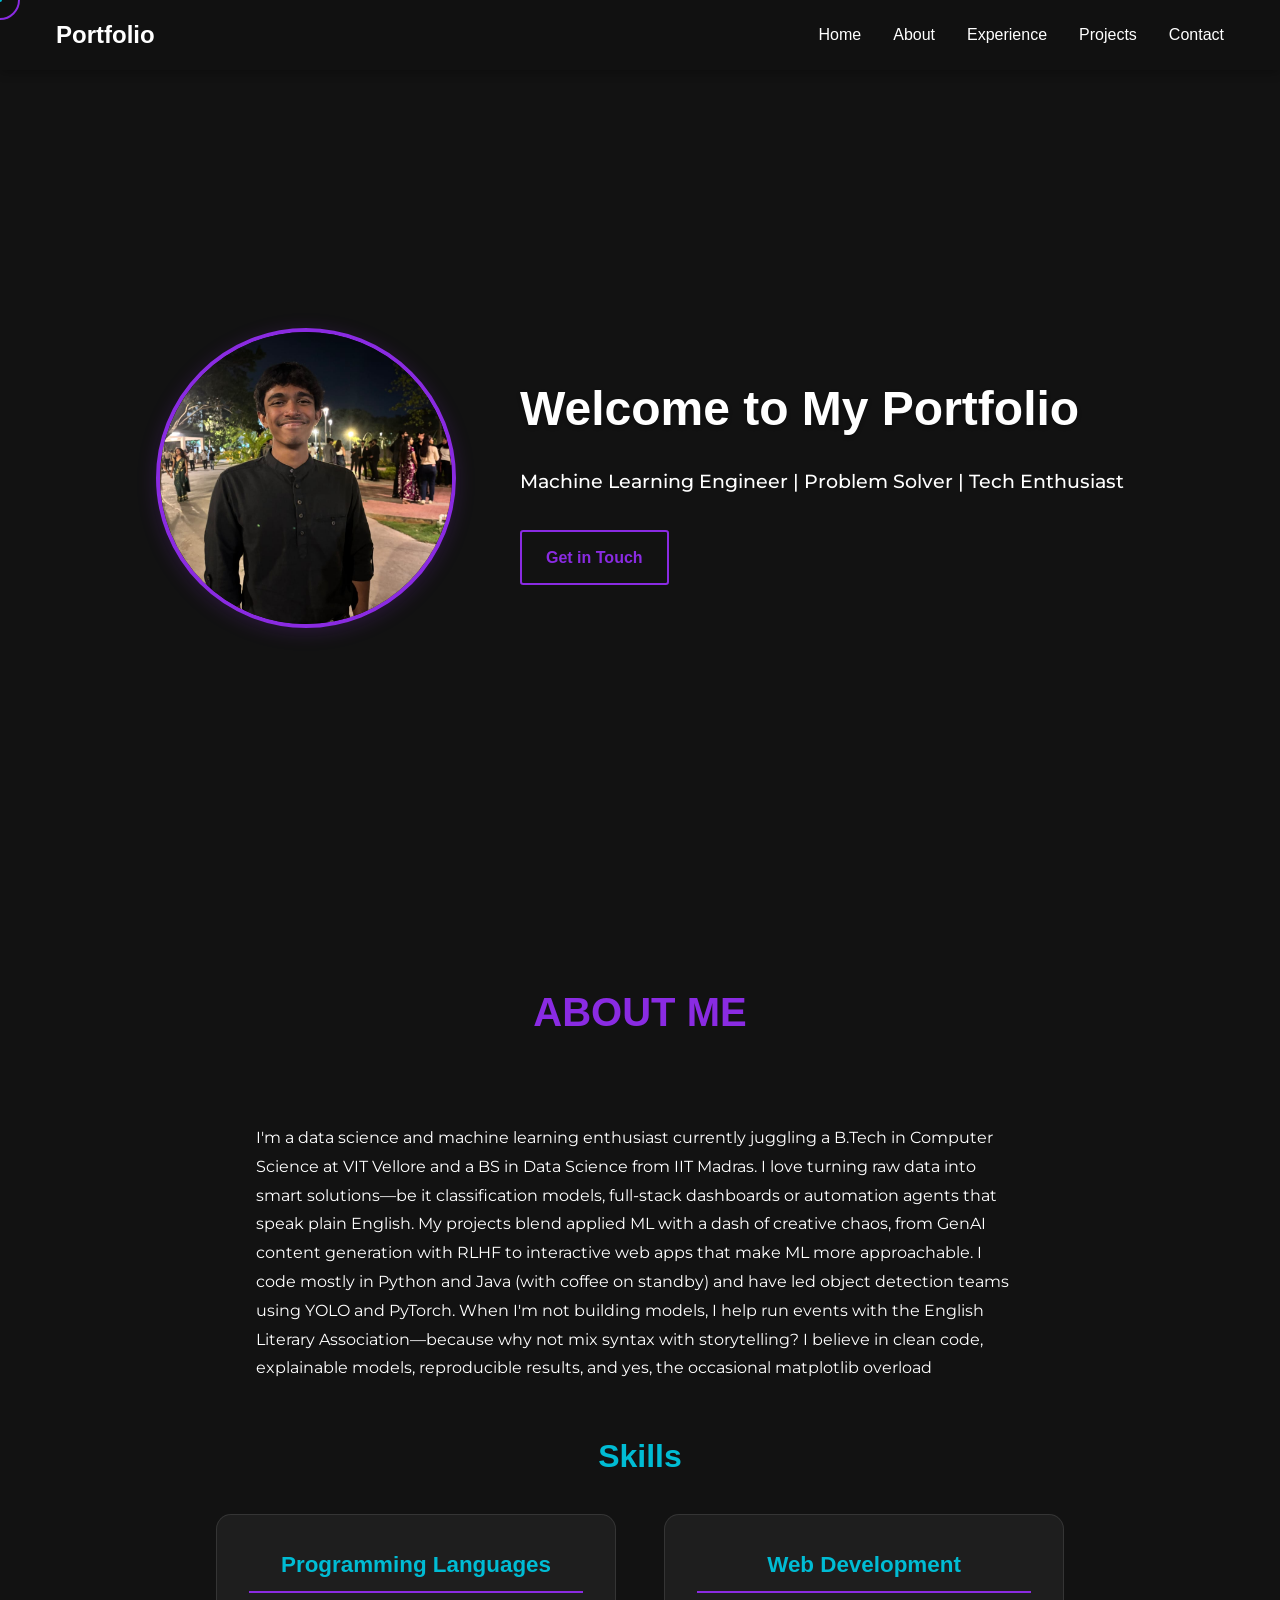
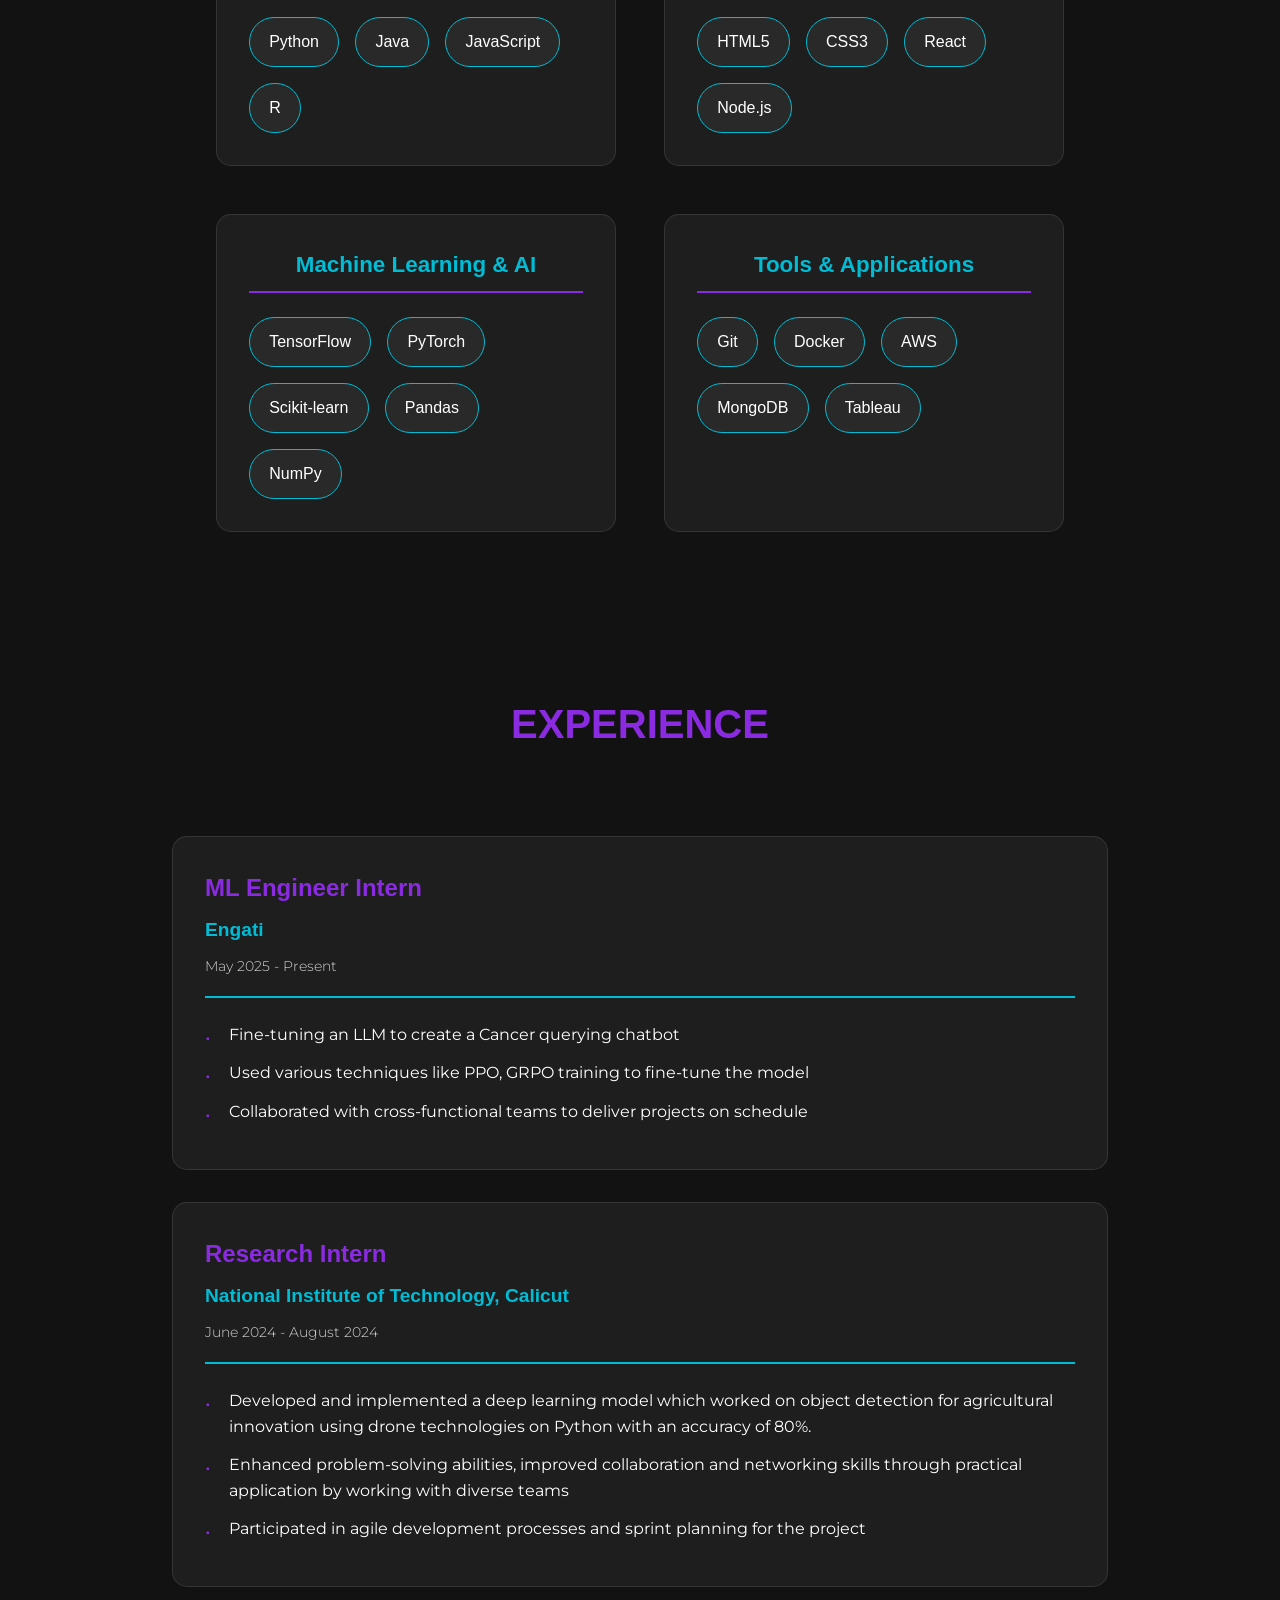
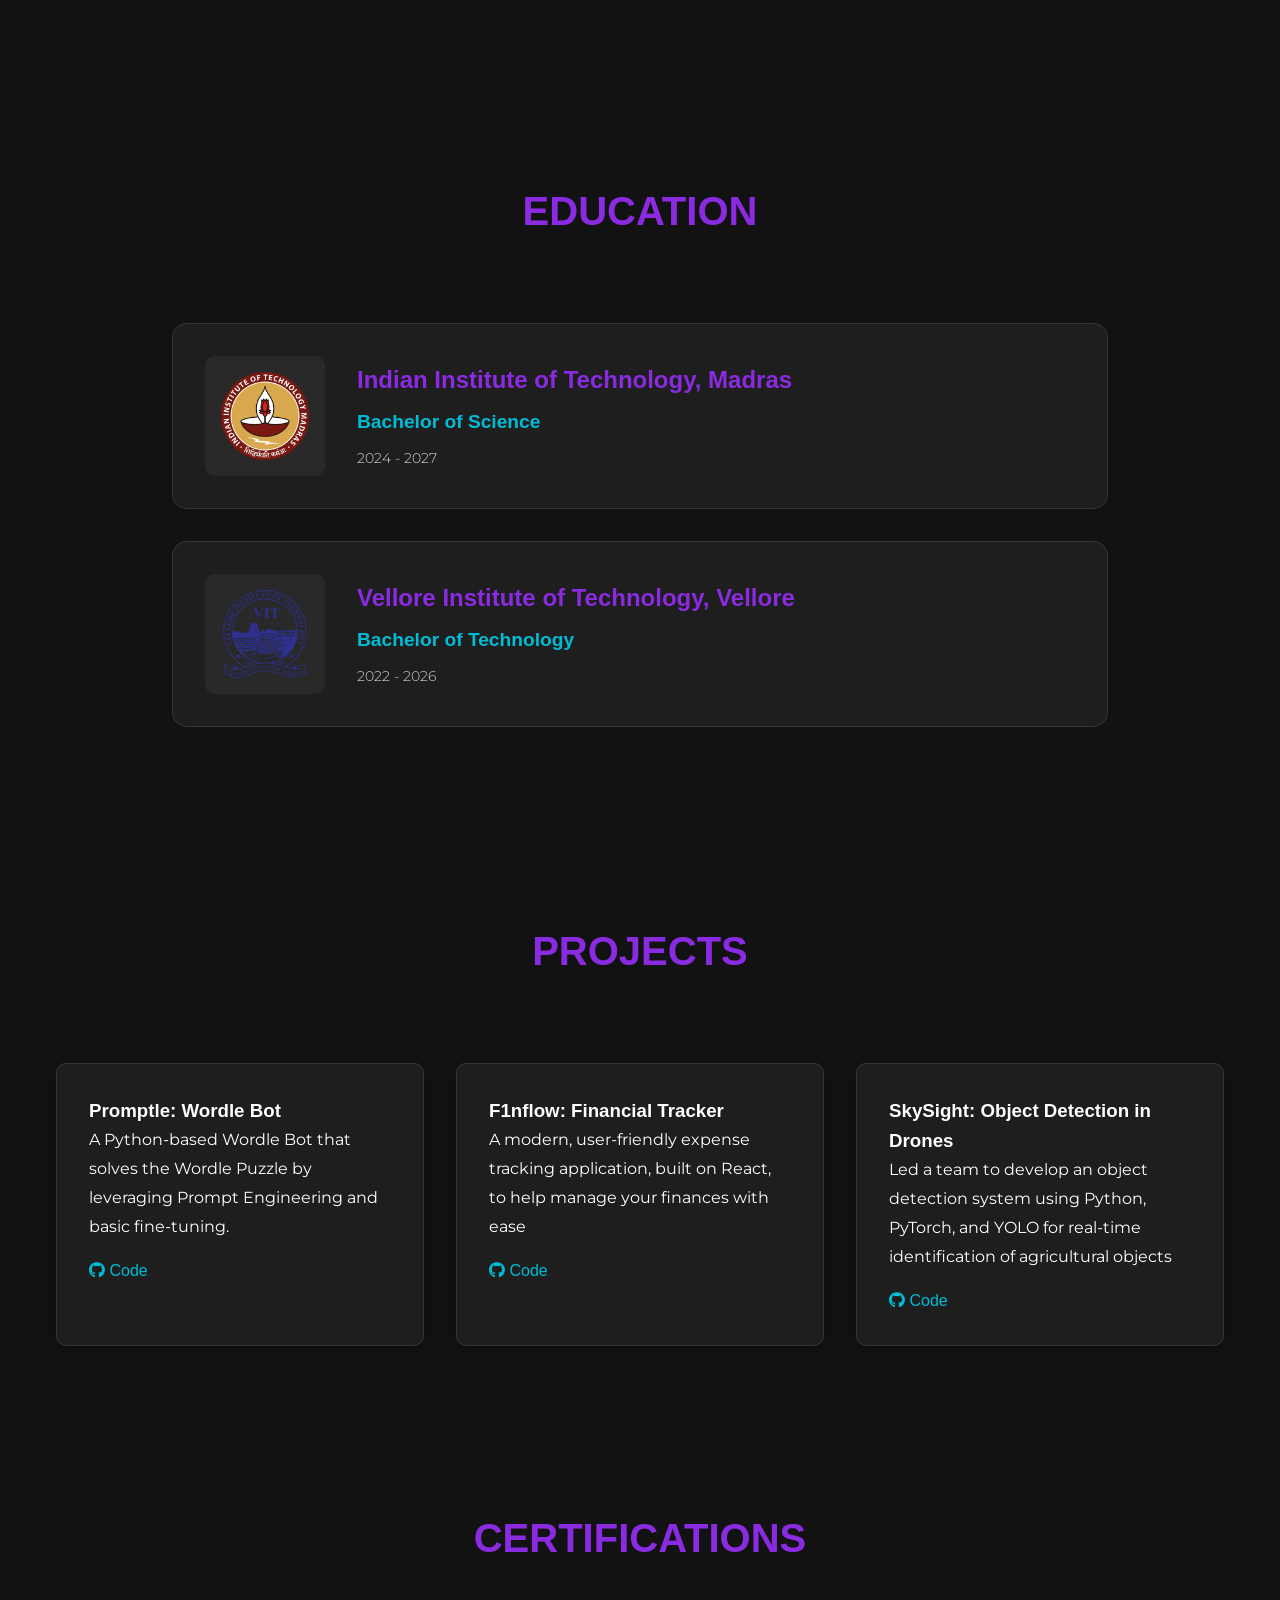
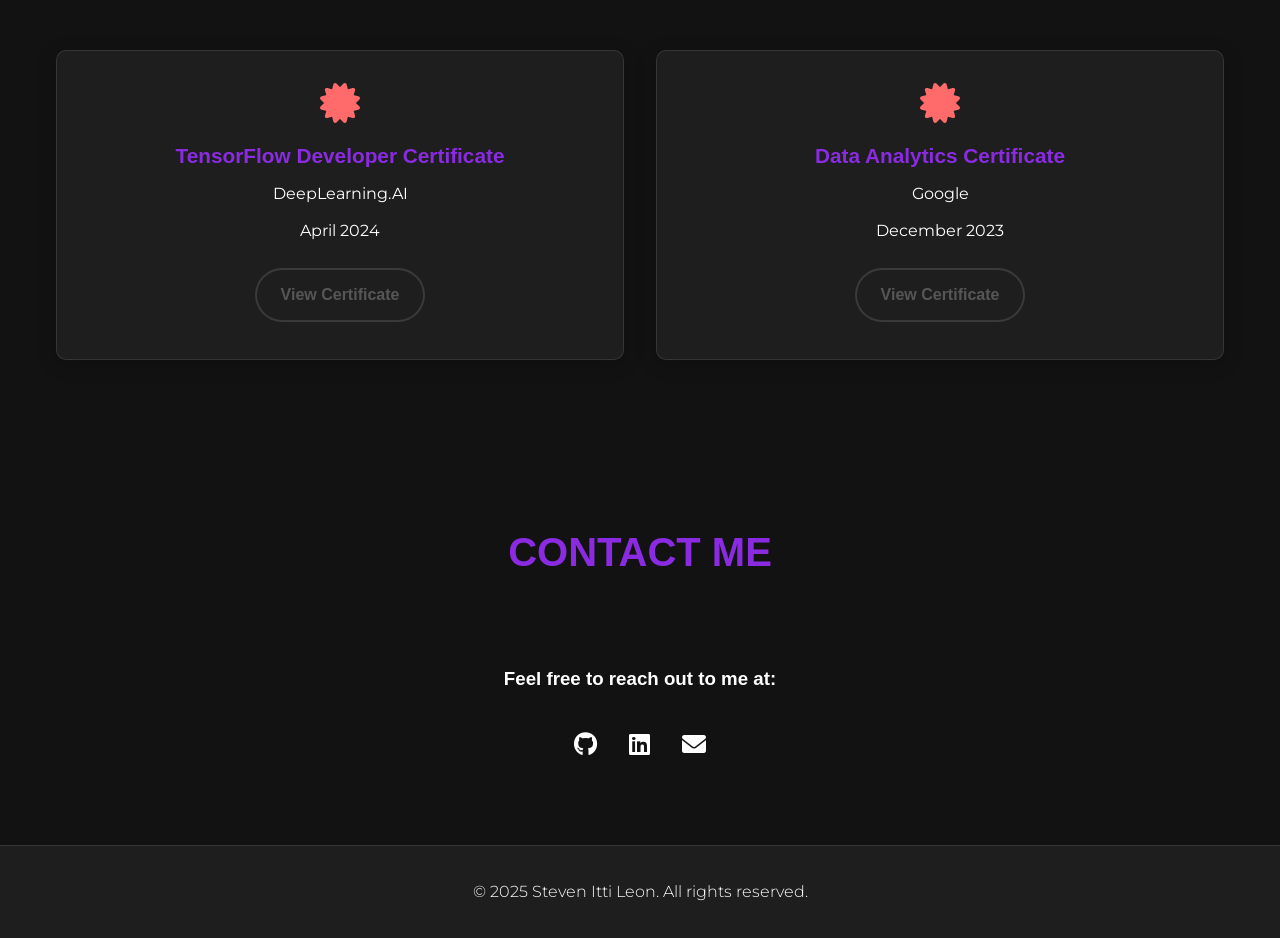
==== commit 67ea8251: "Add files via upload" ====
--- a/index.html
+++ b/index.html
@@ -43,7 +43,7 @@
         <div class="hero-content">
             <div class="profile-container">
                 <div class="profile-photo">
-                    <img src="/Users/stevenmac/Desktop/port/images/image.jpeg" alt="Your Name" class="profile-img">
+                    <img src="images/image.jpeg" alt="Your Name" class="profile-img">
                 </div>
                 <div class="hero-text">
                     <h1>Welcome to My Portfolio</h1>
@@ -156,7 +156,7 @@
         <div class="education-container">
             <div class="education-card">
                 <div class="education-logo">
-                    <img src="/Users/stevenmac/Desktop/port/images/IIT_Madras_Logo.png" alt="College Logo">
+                    <img src="images/IIT_Madras_Logo.png" alt="College Logo">
                 </div>
                 <div class="education-info">
                     <h3>Indian Institute of Technology, Madras</h3>
@@ -168,7 +168,7 @@
         <div class="education-container">
             <div class="education-card">
                 <div class="education-logo">
-                    <img src="/Users/stevenmac/Desktop/port/images/Vellore-Institute-of-Technology-Logo.webp" alt="College Logo">
+                    <img src="images/Vellore-Institute-of-Technology-Logo.webp" alt="College Logo">
                 </div>
                 <div class="education-info">
                     <h3>Vellore Institute of Technology, Vellore</h3>
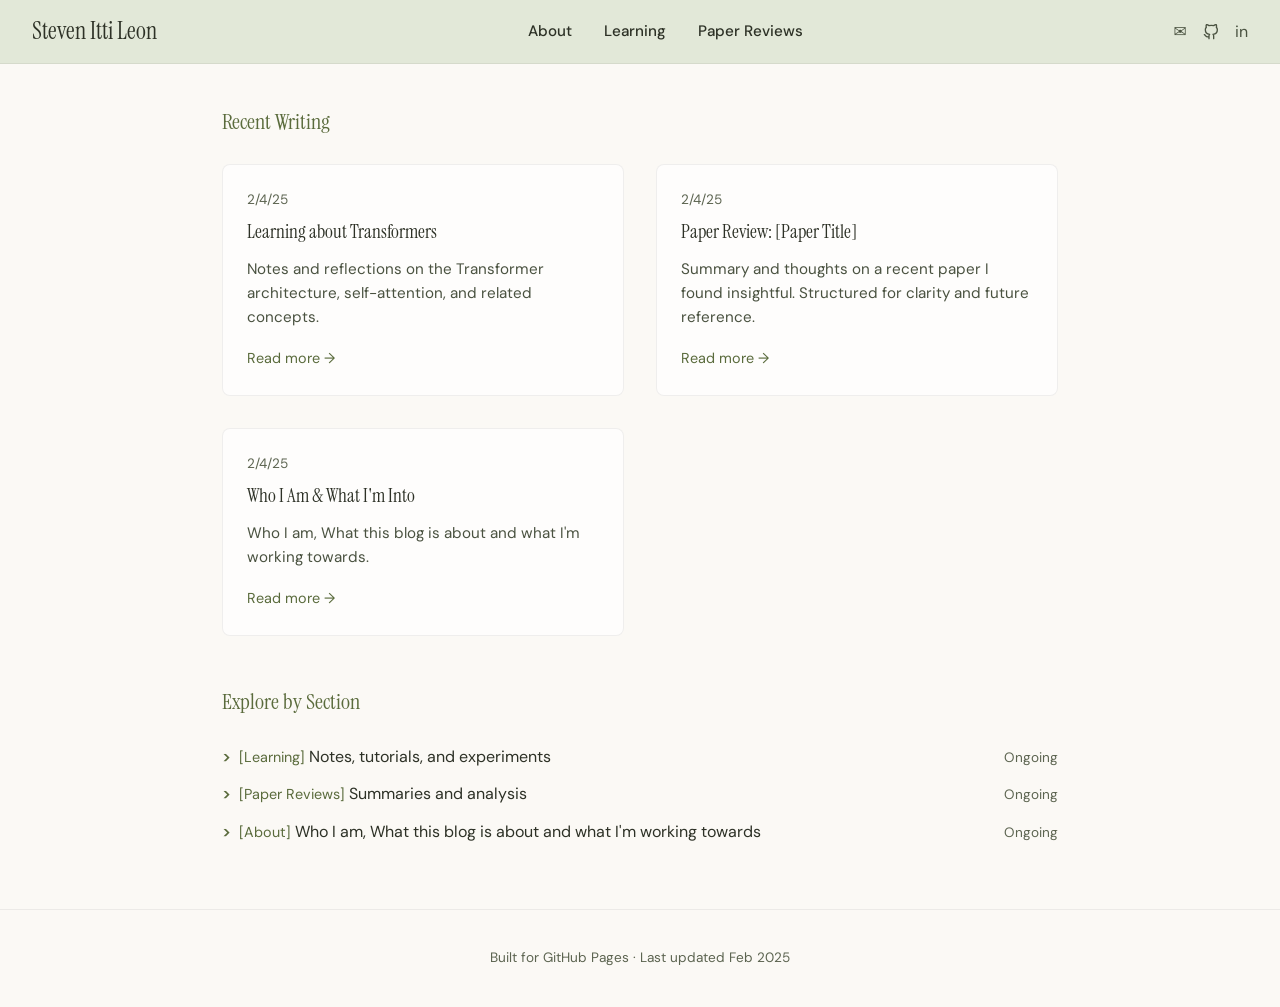
==== commit 47a8ca9c: "setup" ====
--- a/index.html
+++ b/index.html
@@ -3,260 +3,87 @@
 <head>
     <meta charset="UTF-8">
     <meta name="viewport" content="width=device-width, initial-scale=1.0">
-    <title>My Portfolio</title>
-    <link rel="apple-touch-icon" sizes="180x180" href="favicon/apple-touch-icon.png">
-    <link rel="icon" type="image/png" sizes="32x32" href="favicon/favicon-32x32.png">
-    <link rel="icon" type="image/png" sizes="16x16" href="favicon/favicon-16x16.png">
-    <link rel="manifest" href="favicon/site.webmanifest">
-    <link rel="mask-icon" href="favicon/safari-pinned-tab.svg" color="#8a2be2">
-    <meta name="msapplication-TileColor" content="#121212">
-    <meta name="theme-color" content="#121212">
+    <title>Steven Itti Leon</title>
+    <link rel="stylesheet" href="css/style.css">
     <link rel="preconnect" href="https://fonts.googleapis.com">
     <link rel="preconnect" href="https://fonts.gstatic.com" crossorigin>
-    <link href="https://fonts.googleapis.com/css2?family=Montserrat:wght@300;400;500;600;700&display=swap" rel="stylesheet">
-    <link rel="stylesheet" href="styles.css">
-    <link rel="stylesheet" href="https://cdnjs.cloudflare.com/ajax/libs/font-awesome/6.0.0/css/all.min.css">
-    <script src="script.js" defer></script>
+    <link href="https://fonts.googleapis.com/css2?family=DM+Sans:ital,opsz,wght@0,9..40,400;0,9..40,500;0,9..40,600;0,9..40,700;1,9..40,400&family=Instrument+Serif:ital@0;1&display=swap" rel="stylesheet">
 </head>
 <body>
-    <div class="cursor"></div>
-    <div class="cursor-follower"></div>
-    <nav class="navbar">
-        <div class="nav-content">
-            <div class="logo">Portfolio</div>
-            <ul class="nav-links">
-                <li><a href="#home">Home</a></li>
-                <li><a href="#about">About</a></li>
-                <li><a href="#experience">Experience</a></li>
-                <li><a href="#projects">Projects</a></li>
-                <li><a href="#contact">Contact</a></li>
-            </ul>
-            <div class="hamburger">
-                <span></span>
-                <span></span>
-                <span></span>
+    <header class="site-header">
+        <a href="index.html" class="site-title">Steven Itti Leon</a>   
+        <nav class="main-nav">
+            <a href="about/index.html">About</a>
+            <a href="learning/index.html">Learning</a>
+            <a href="paper-reviews/index.html">Paper Reviews</a>
+        </nav>
+        <div class="header-social">
+            <a href="mailto:stevenittileon@gmail.com" aria-label="Email">✉</a>
+            <a href="https://github.com/stevenittileon" aria-label="GitHub" class="github-icon-link">
+                <svg stroke-linejoin="round" stroke-linecap="round" stroke-width="2" stroke="currentColor" fill="none" viewBox="0 0 24 24" class="github-icon"><path d="M9 19c-5 1.5-5-2.5-7-3m14 6v-3.87a3.37 3.37 0 0 0-.94-2.61c3.14-.35 6.44-1.54 6.44-7A5.44 5.44 0 0 0 20 4.77 5.07 5.07 0 0 0 19.91 1S18.73.65 16 2.48a13.38 13.38 0 0 0-7 0C6.27.65 5.09 1 5.09 1A5.07 5.07 0 0 0 5 4.77a5.44 5.44 0 0 0-1.5 3.78c0 5.42 3.3 6.61 6.44 7A3.37 3.37 0 0 0 9 18.13V22"></path></svg>
+            </a>
+            <a href="https://linkedin.com/in/steven-itti-leon/" aria-label="LinkedIn">in</a>
+        </div>
+    </header>
+
+    <main class="main-content">
+        <section class="posts-section">
+            <h2 class="section-heading">Recent Writing</h2>
+            
+            <div class="posts-grid">
+                <article class="post-card">
+                    <span class="post-date">2/4/25</span>
+                    <h3 class="post-title"><a href="learning/transformers.html">Learning about Transformers</a></h3>
+                    <p class="post-excerpt">
+                        Notes and reflections on the Transformer architecture, self-attention, and related concepts.
+                    </p>
+                    <a href="learning/transformers.html" class="read-more">Read more →</a>
+                </article>
+
+                <article class="post-card">
+                    <span class="post-date">2/4/25</span>
+                    <h3 class="post-title"><a href="paper-reviews/index.html">Paper Review: [Paper Title]</a></h3>
+                    <p class="post-excerpt">
+                        Summary and thoughts on a recent paper I found insightful. Structured for clarity and future reference.
+                    </p>
+                    <a href="paper-reviews/index.html" class="read-more">Read more →</a>
+                </article>
+
+                <article class="post-card">
+                    <span class="post-date">2/4/25</span>
+                    <h3 class="post-title"><a href="about/index.html">Who I Am & What I'm Into</a></h3>
+                    <p class="post-excerpt">
+                        Who I am, What this blog is about and what I'm working towards.
+                    </p>
+                    <a href="about/index.html" class="read-more">Read more →</a>
+                </article>
             </div>
-        </div>
-    </nav>
+        </section>
 
-    <section id="home" class="hero">
-        <div class="hero-content">
-            <div class="profile-container">
-                <div class="profile-photo">
-                    <img src="images/image.jpeg" alt="Your Name" class="profile-img">
+        <section class="sections-overview">
+            <h2 class="section-heading">Explore by Section</h2>
+            <div class="sections-list">
+                <div class="section-item">
+                    <span class="section-bullet">&gt;</span>
+                    <a href="learning/index.html"><span class="section-tag">[Learning]</span> Notes, tutorials, and experiments</a>
+                    <span class="section-date">Ongoing</span>
                 </div>
-                <div class="hero-text">
-                    <h1>Welcome to My Portfolio</h1>
-                    <p>Machine Learning Engineer | Problem Solver | Tech Enthusiast</p>
-                    <a href="#contact" class="cta-button"><span class="text">Get in Touch</span></a>
+                <div class="section-item">
+                    <span class="section-bullet">&gt;</span>
+                    <a href="paper-reviews/index.html"><span class="section-tag">[Paper Reviews]</span> Summaries and analysis</a>
+                    <span class="section-date">Ongoing</span>
+                </div>
+                <div class="section-item">
+                    <span class="section-bullet">&gt;</span>
+                    <a href="about/index.html"><span class="section-tag">[About]</span> Who I am, What this blog is about and what I'm working towards</a>
+                    <span class="section-date">Ongoing</span>
                 </div>
             </div>
-        </div>
-    </section>
+        </section>
+    </main>
 
-    <section id="about" class="about">
-        <div class="section-header">
-            <h2>About Me</h2>
-        </div>
-        <div class="about-content">
-            <div class="about-text">
-                <p>I'm a data science and machine learning enthusiast currently juggling a B.Tech in Computer Science at VIT Vellore and a BS in Data Science from IIT Madras. I love turning raw data into smart solutions—be it classification models, full-stack dashboards or automation agents that speak plain English. My projects blend applied ML with a dash of creative chaos, from GenAI content generation with RLHF to interactive web apps that make ML more approachable. I code mostly in Python and Java (with coffee on standby) and have led object detection teams using YOLO and PyTorch. When I'm not building models, I help run events with the English Literary Association—because why not mix syntax with storytelling? I believe in clean code, explainable models, reproducible results, and yes, the occasional matplotlib overload</p>
-                <div class="skills">
-                    <h3>Skills</h3>
-                    <div class="skills-container">
-                        <div class="skill-category">
-                            <h4>Programming Languages</h4>
-                            <div class="skill-tags">
-                                <span>Python</span>
-                                <span>Java</span>
-                                <span>JavaScript</span>
-                                <span>R</span>
-                            </div>
-                        </div>
-                        
-                        <div class="skill-category">
-                            <h4>Web Development</h4>
-                            <div class="skill-tags">
-                                <span>HTML5</span>
-                                <span>CSS3</span>
-                                <span>React</span>
-                                <span>Node.js</span>
-                            </div>
-                        </div>
-
-                        <div class="skill-category">
-                            <h4>Machine Learning & AI</h4>
-                            <div class="skill-tags">
-                                <span>TensorFlow</span>
-                                <span>PyTorch</span>
-                                <span>Scikit-learn</span>
-                                <span>Pandas</span>
-                                <span>NumPy</span>
-                            </div>
-                        </div>
-
-                        <div class="skill-category">
-                            <h4>Tools & Applications</h4>
-                            <div class="skill-tags">
-                                <span>Git</span>
-                                <span>Docker</span>
-                                <span>AWS</span>
-                                <span>MongoDB</span>
-                                <span>Tableau</span>
-                            </div>
-                        </div>
-                    </div>
-                </div>
-            </div>
-        </div>
-    </section>
-
-    <section id="experience" class="experience">
-        <div class="section-header">
-            <h2>Experience</h2>
-        </div>
-        <div class="experience-container">
-            <div class="experience-card">
-                <div class="experience-header">
-                    <h3>ML Engineer Intern</h3>
-                    <h4>Engati</h4>
-                    <p class="duration">May 2025 - Present</p>
-                </div>
-                <div class="experience-content">
-                    <ul>
-                        <li>Fine-tuning an LLM to create a Cancer querying chatbot</li>
-                        <li>Used various techniques like PPO, GRPO training to fine-tune the model</li>
-                        <li>Collaborated with cross-functional teams to deliver projects on schedule</li>
-                    </ul>
-                </div>
-            </div>
-
-            <div class="experience-card">
-                <div class="experience-header">
-                    <h3>Research Intern</h3>
-                    <h4>National Institute of Technology, Calicut</h4>
-                    <p class="duration">June 2024 - August 2024</p>
-                </div>
-                <div class="experience-content">
-                    <ul>
-                        <li>Developed and implemented a deep learning model which worked on object detection for agricultural innovation using drone technologies on Python with an accuracy of 80%.</li>
-                        <li>Enhanced problem-solving abilities, improved collaboration and networking skills through practical application by working with diverse teams</li>
-                        <li>Participated in agile development processes and sprint planning for the project</li>
-                    </ul>
-                </div>
-            </div>
-
-        </div>
-    </section>
-
-    <section id="education">
-        <div class="section-header">
-            <h2>Education</h2>
-        </div>
-        <div class="education-container">
-            <div class="education-card">
-                <div class="education-logo">
-                    <img src="images/IIT_Madras_Logo.png" alt="College Logo">
-                </div>
-                <div class="education-info">
-                    <h3>Indian Institute of Technology, Madras</h3>
-                    <h4>Bachelor of Science</h4>
-                    <p class="duration">2024 - 2027</p>
-                </div>
-            </div>
-        </div>
-        <div class="education-container">
-            <div class="education-card">
-                <div class="education-logo">
-                    <img src="images/Vellore-Institute-of-Technology-Logo.webp" alt="College Logo">
-                </div>
-                <div class="education-info">
-                    <h3>Vellore Institute of Technology, Vellore</h3>
-                    <h4>Bachelor of Technology</h4>
-                    <p class="duration">2022 - 2026</p>
-                </div>
-            </div>
-        </div>
-    </section>
-
-
-    <section id="projects" class="projects">
-        <div class="section-header">
-            <h2>Projects</h2>
-        </div>
-        <div class="project-grid">
-            <div class="project-card">
-                <h3>Promptle: Wordle Bot</h3>
-                <p>A Python-based Wordle Bot that solves the Wordle Puzzle by leveraging Prompt Engineering and basic fine-tuning.</p>
-                <div class="project-links">
-                    <a href="https://github.com/stevenittileon/Wordle-Bot" target="_blank"><i class="fab fa-github"></i> Code</a>
-                </div>
-            </div>
-            <div class="project-card">
-                <h3>F1nflow: Financial Tracker</h3>
-                <p>A modern, user-friendly expense tracking application, built on React, to help manage your finances with ease</p>
-                <div class="project-links">
-                    <a href="https://github.com/stevenittileon/F1nflow-Financial-Tracker" target="_blank"><i class="fab fa-github"></i> Code</a>
-                </div>
-            </div>
-            <div class="project-card">
-                <h3>SkySight: Object Detection in Drones</h3>
-                <p>Led a team to develop an object detection system using Python, PyTorch, and YOLO for real-time identification of agricultural objects</p>
-                <div class="project-links">
-                    <a href="https://github.com/stevenittileon/Object-Detection-in-Drones" target="_blank"><i class="fab fa-github"></i> Code</a>
-                </div>
-            </div>
-        </div>
-    </section>
-
-
-    <section id="certifications" class="certifications">
-        <div class="section-header">
-            <h2>Certifications</h2>
-        </div>
-        <div class="cert-grid">
-            <div class="cert-card">
-                <i class="fas fa-certificate"></i>
-                <h3>TensorFlow Developer Certificate</h3>
-                <p>DeepLearning.AI</p>
-                <p>April 2024</p>
-                <a href="https://www.coursera.org/account/accomplishments/professional-cert/F9TXW8R5CKCF?utm_source=link&utm_medium=certificate&utm_content=cert_image&utm_campaign=sharing_cta&utm_product=prof" target="_blank" class="animated-button">
-                    <span>View Certificate</span>
-                    <span></span>
-                </a>
-            </div>
-            <div class="cert-card">
-                <i class="fas fa-certificate"></i>
-                <h3>Data Analytics Certificate</h3>
-                <p>Google</p>
-                <p>December 2023</p>
-                <a href="https://www.coursera.org/account/accomplishments/professional-cert/FN8L7ZP8WBAE" target="_blank" class="animated-button">
-                    <span>View Certificate</span>
-                    <span></span>
-                </a>
-            </div>
-        </div>
-    </section>
-
-
-    <section id="contact" class="contact">
-        <div class="section-header">
-            <h2>Contact Me</h2>
-        </div>
-        <div class="contact-content">
-            <div class="email-contact">
-                <h3 style="text-align: center;">Feel free to reach out to me at:</h3>
-                <div class="social-links">
-                    <a href="https://github.com/stevenittileon" target="_blank" aria-label="GitHub"><i class="fab fa-github"></i></a>
-                    <a href="https://www.linkedin.com/in/steven-itti-leon/" target="_blank" aria-label="LinkedIn"><i class="fab fa-linkedin"></i></a>
-                    <a href="mailto:stevenittileon.email@gmail.com" target="_blank" aria-label="Email"><i class="fas fa-envelope"></i></a>
-                </div>
-            </div>
-        </div>
-    </section>
-
-    <footer>
-        <p>&copy; 2025 Steven Itti Leon. All rights reserved.</p>
+    <footer class="site-footer">
+        <p>Built for GitHub Pages · Last updated Feb 2025</p>
     </footer>
 </body>
-</html> +</html>
--- a/css/style.css
+++ b/css/style.css
@@ -0,0 +1,349 @@
+:root {
+    /* Colors — wheat & olive palette */
+    --bg-main: #fbf9f5;
+    --bg-header: #e2e8d8;
+    --text-primary: #2d3126;
+    --text-secondary: #4a5240;
+    --text-muted: #5c6450;
+    --accent-blue: #5a6b3c;
+    --accent-green: #6a7b4c;
+    --link-color: #5a6b3c;
+    --link-hover: #4a5a30;
+    --card-bg: rgba(255, 255, 255, 0.65);
+    --border-color: rgba(0, 0, 0, 0.06);
+    
+    /* Typography */
+    --font-sans: 'DM Sans', system-ui, sans-serif;
+    --font-serif: 'Instrument Serif', Georgia, serif;
+    
+    /* Spacing */
+    --header-height: 64px;
+    --content-max: 900px;
+    --grid-gap: 2rem;
+}
+
+*, *::before, *::after {
+    box-sizing: border-box;
+}
+
+html {
+    font-size: 16px;
+    scroll-behavior: smooth;
+}
+
+body {
+    margin: 0;
+    font-family: var(--font-sans);
+    font-weight: 400;
+    line-height: 1.6;
+    color: var(--text-primary);
+    background-color: var(--bg-main);
+    min-height: 100vh;
+    position: relative;
+    overflow-x: hidden;
+}
+
+/* Header — Neel Nanda style */
+.site-header {
+    position: sticky;
+    top: 0;
+    z-index: 100;
+    display: flex;
+    align-items: center;
+    justify-content: space-between;
+    padding: 0 2rem;
+    height: var(--header-height);
+    background: var(--bg-header);
+    border-bottom: 1px solid var(--border-color);
+}
+
+.site-title {
+    font-family: var(--font-serif);
+    font-size: 1.5rem;
+    font-weight: 400;
+    color: var(--text-primary);
+    text-decoration: none;
+}
+
+.site-title:hover {
+    color: var(--link-hover);
+}
+
+.main-nav {
+    display: flex;
+    gap: 2rem;
+}
+
+.main-nav a {
+    color: var(--text-primary);
+    text-decoration: none;
+    font-size: 0.95rem;
+    font-weight: 500;
+}
+
+.main-nav a:hover,
+.main-nav a.active {
+    color: var(--link-color);
+    text-decoration: underline;
+}
+
+.header-social {
+    display: flex;
+    gap: 1rem;
+    font-size: 1rem;
+}
+
+.header-social a {
+    color: var(--text-secondary);
+    text-decoration: none;
+}
+
+.header-social a:hover {
+    color: var(--link-color);
+}
+
+/* GitHub icon */
+.github-icon-link {
+    display: inline-flex;
+    align-items: center;
+    justify-content: center;
+    color: var(--text-secondary);
+}
+
+.github-icon {
+    width: 1rem;
+    height: 1rem;
+}
+
+/* Main content */
+.main-content {
+    position: relative;
+    z-index: 1;
+    max-width: var(--content-max);
+    margin: 0 auto;
+    padding: 2.5rem 2rem 4rem;
+}
+
+/* Intro section — Jyo Pari style */
+.intro-section {
+    margin-bottom: 3rem;
+}
+
+.intro-text {
+    font-size: 1.1rem;
+    color: var(--text-secondary);
+    max-width: 36em;
+    margin: 0 0 0.5rem;
+}
+
+.intro-contact {
+    font-size: 0.9rem;
+    color: var(--text-muted);
+}
+
+.intro-contact a {
+    color: var(--link-color);
+    text-decoration: none;
+}
+
+/* Section headings */
+.section-heading {
+    font-family: var(--font-serif);
+    font-size: 1.4rem;
+    font-weight: 400;
+    color: var(--accent-blue);
+    margin: 0 0 1.5rem;
+}
+
+/* Posts grid — Neel Nanda 3-column style */
+.posts-section {
+    margin-bottom: 3rem;
+}
+
+.posts-grid {
+    display: grid;
+    grid-template-columns: repeat(auto-fit, minmax(260px, 1fr));
+    gap: var(--grid-gap);
+}
+
+.post-card {
+    background: var(--card-bg);
+    padding: 1.5rem;
+    border-radius: 8px;
+    border: 1px solid var(--border-color);
+}
+
+.post-date {
+    display: block;
+    font-size: 0.85rem;
+    color: var(--text-muted);
+    margin-bottom: 0.5rem;
+}
+
+.post-title {
+    font-family: var(--font-serif);
+    font-size: 1.2rem;
+    font-weight: 400;
+    line-height: 1.35;
+    margin: 0 0 0.75rem;
+}
+
+.post-title a {
+    color: var(--text-primary);
+    text-decoration: none;
+}
+
+.post-title a:hover {
+    color: var(--link-color);
+}
+
+.post-excerpt {
+    font-size: 0.95rem;
+    color: var(--text-secondary);
+    margin: 0 0 1rem;
+}
+
+.read-more {
+    font-size: 0.9rem;
+    color: var(--link-color);
+    text-decoration: none;
+}
+
+.read-more:hover {
+    text-decoration: underline;
+}
+
+/* Sections list — Jyo Pari style */
+.sections-overview {
+    margin-top: 3rem;
+}
+
+.sections-list {
+    display: flex;
+    flex-direction: column;
+    gap: 0.75rem;
+}
+
+.section-item {
+    display: flex;
+    align-items: baseline;
+    gap: 0.5rem;
+    flex-wrap: wrap;
+}
+
+.section-bullet {
+    color: var(--accent-blue);
+    font-weight: 600;
+}
+
+.section-item a {
+    color: var(--text-primary);
+    text-decoration: none;
+    flex: 1;
+    min-width: 0;
+}
+
+.section-item a:hover {
+    color: var(--link-color);
+}
+
+.section-tag {
+    color: var(--accent-blue);
+    font-size: 0.9rem;
+}
+
+.section-date {
+    font-size: 0.85rem;
+    color: var(--text-muted);
+}
+
+/* Footer */
+.site-footer {
+    text-align: center;
+    padding: 1.5rem 2rem;
+    font-size: 0.85rem;
+    color: var(--text-muted);
+    border-top: 1px solid var(--border-color);
+}
+
+/* Page layout for section pages */
+.page-content {
+    margin-bottom: 3rem;
+}
+
+.page-content h1 {
+    font-family: var(--font-serif);
+    font-size: 2rem;
+    font-weight: 400;
+    margin: 0 0 1rem;
+}
+
+.page-content h2 {
+    font-size: 1.2rem;
+    color: var(--accent-blue);
+    margin: 2rem 0 0.75rem;
+}
+
+.page-content p {
+    color: var(--text-secondary);
+}
+
+/* Breadcrumb / back link */
+.back-link {
+    display: inline-block;
+    margin-bottom: 1.5rem;
+    font-size: 0.9rem;
+    color: var(--link-color);
+    text-decoration: none;
+}
+
+.back-link:hover {
+    text-decoration: underline;
+}
+
+/* Responsive */
+@media (max-width: 700px) {
+    .site-header {
+        flex-wrap: wrap;
+        padding: 1rem;
+        height: auto;
+        min-height: var(--header-height);
+    }
+    
+    .main-nav {
+        order: 3;
+        width: 100%;
+        margin-top: 0.5rem;
+        gap: 1.25rem;
+    }
+    
+    .posts-grid {
+        grid-template-columns: 1fr;
+    }
+}
+
+
+/* Main content image */
+.main-image {
+    display: block;
+    max-width: 840px;        
+    width: 100%;
+    height: auto;
+    margin: 0 0 2rem 0;    
+    border-radius: 12px;
+    background: var(--card-bg);
+    border: 1px solid var(--border-color);
+    box-shadow: 0 8px 24px rgba(0, 0, 0, 0.06);
+}
+
+/* Optional centered variant */
+.main-image.center {
+    margin-left: auto;
+    margin-right: auto;
+}
+
+/* Slight hover polish (very subtle) */
+.main-image:hover {
+    transform: translateY(-2px);
+    box-shadow: 0 10px 28px rgba(0, 0, 0, 0.08);
+}
